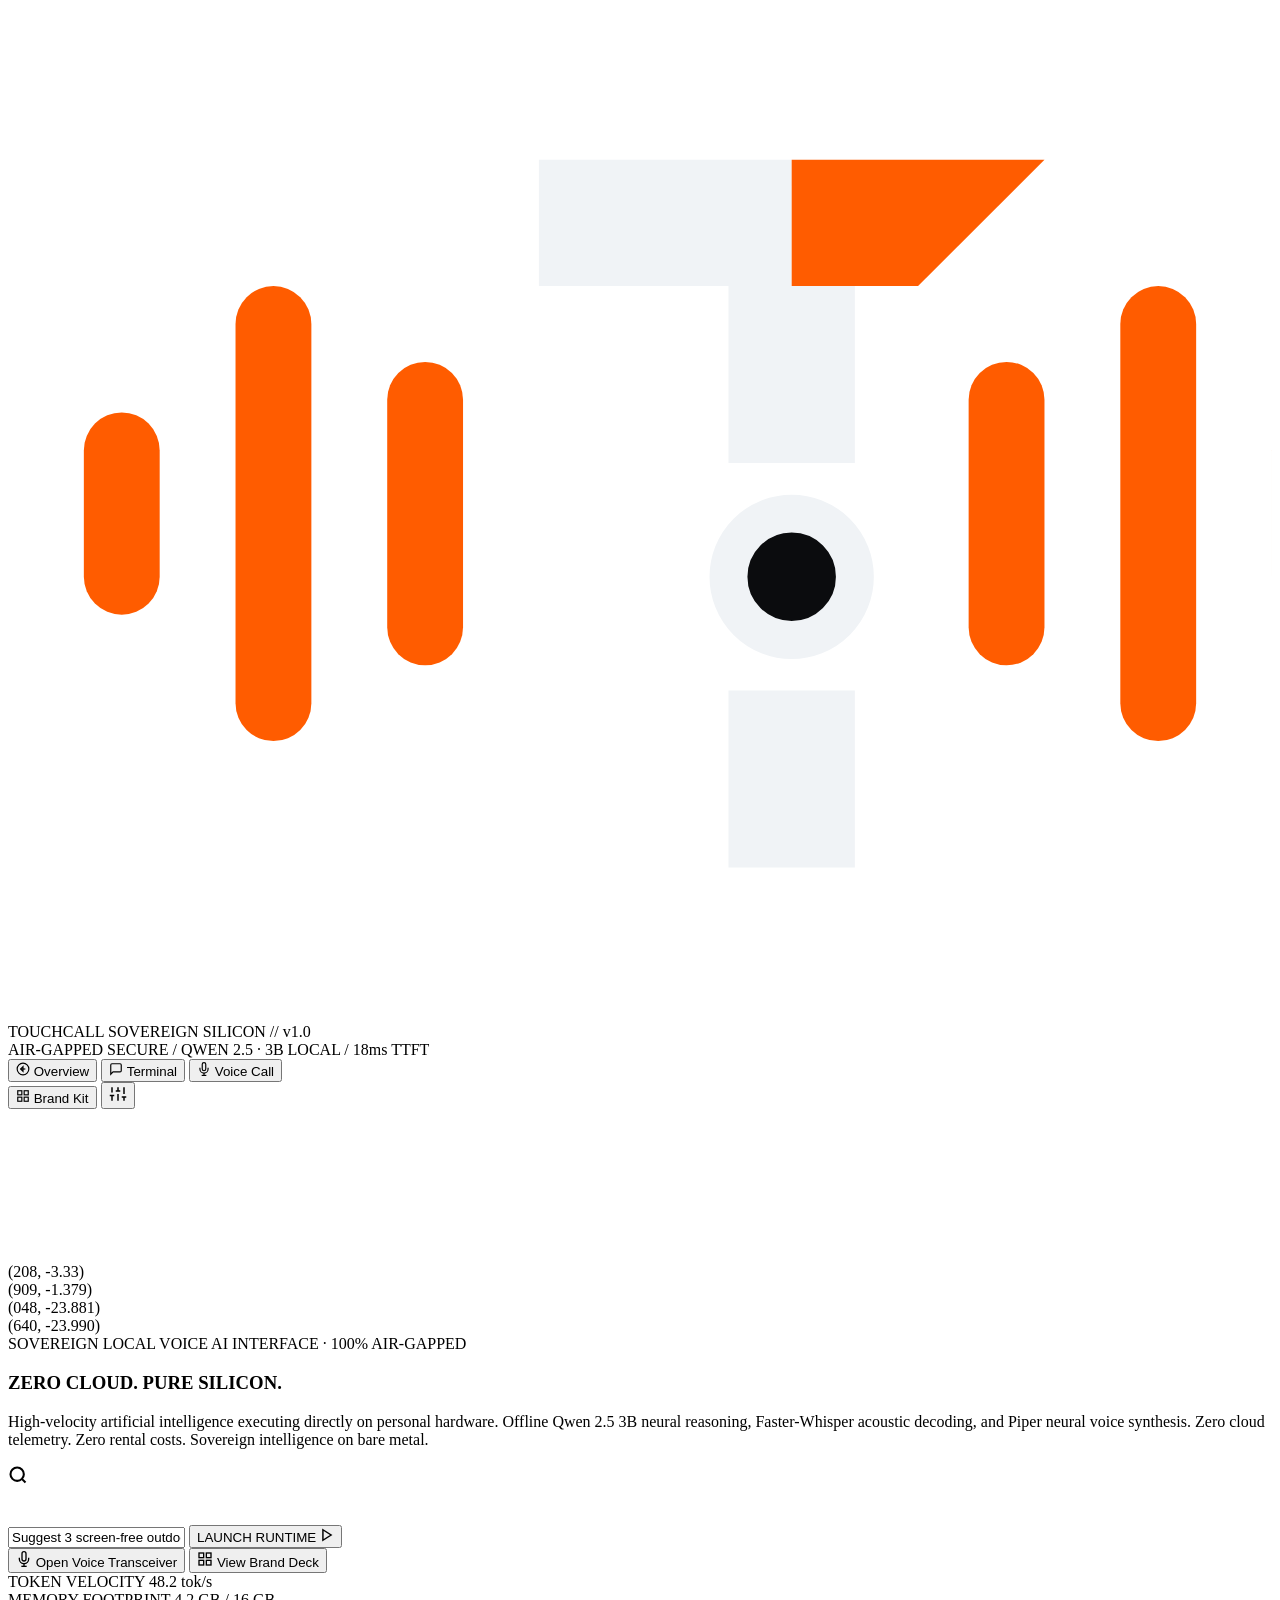
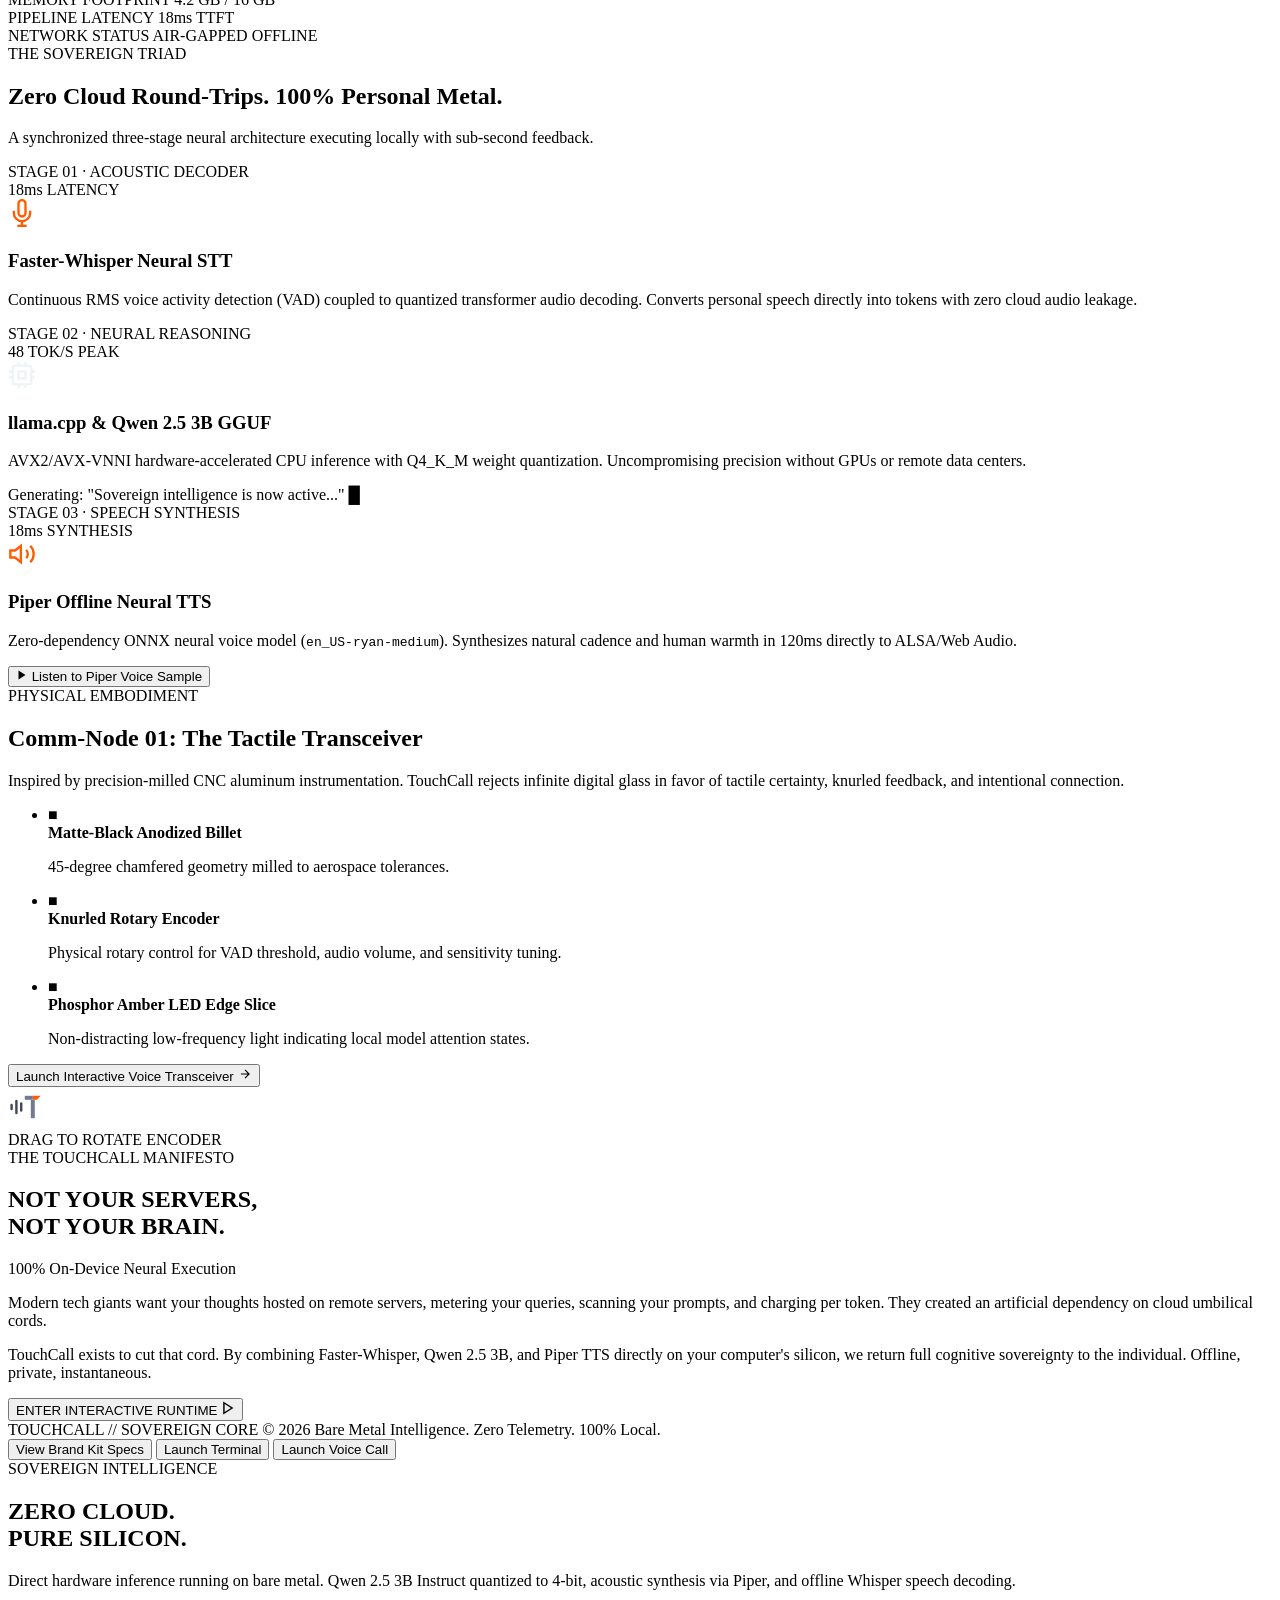
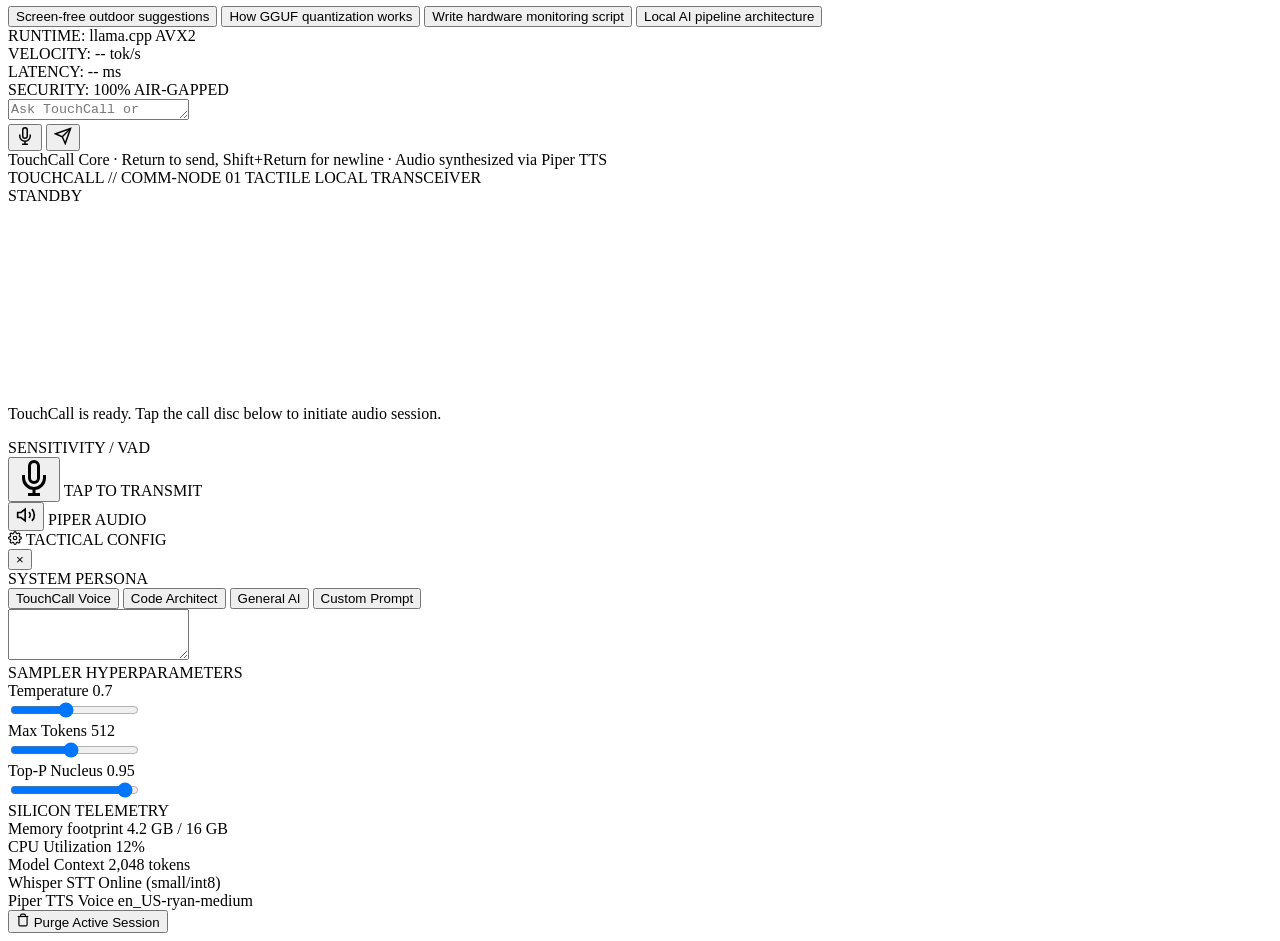
==== web/static/index.html @ 4e6e782a "feat: add design system skills, branding assets, and web server interface" ====
<!DOCTYPE html>
<html lang="en">
<head>
  <meta charset="UTF-8" />
  <meta name="viewport" content="width=device-width, initial-scale=1.0" />
  <title>TOUCHCALL // Zero Cloud · Pure Silicon</title>
  <link rel="preconnect" href="https://fonts.googleapis.com">
  <link rel="preconnect" href="https://fonts.gstatic.com" crossorigin>
  <link href="https://fonts.googleapis.com/css2?family=JetBrains+Mono:ital,wght@0,300;0,400;0,500;0,700;1,400&family=Space+Grotesk:wght@300;400;500;600;700&display=swap" rel="stylesheet">
  <link rel="stylesheet" href="/static/style.css" />
</head>
<body class="theme-carbon">
  <!-- Subtle CAD Grid Overlay -->
  <div class="cad-grid-layer" aria-hidden="true"></div>

  <!-- Main App Shell -->
  <div class="app-layout">
    
    <!-- TOP NAVIGATION BAR -->
    <header class="app-header">
      <div class="header-left">
        <!-- TouchCall Brand Glyph from Brand Kit -->
        <div class="brand-emblem" id="brandLogoBtn" title="Return to Landing Page">
          <svg class="touchcall-svg-logo" viewBox="0 0 100 80" fill="none" xmlns="http://www.w3.org/2000/svg">
            <!-- Left Equalizer / Acoustic Waveform Bars (Neural Amber) -->
            <rect x="6" y="32" width="6" height="16" rx="3" fill="#FF5C00" />
            <rect x="18" y="22" width="6" height="36" rx="3" fill="#FF5C00" />
            <rect x="30" y="28" width="6" height="24" rx="3" fill="#FF5C00" />
            
            <!-- Central Monolithic "T" Glyph -->
            <!-- Top Bar Left (Optical White) -->
            <path d="M42 12 H62 V22 H42 Z" fill="#F0F3F6" />
            <!-- Top Bar Right with 45° Chamfer Cut (Neural Amber) -->
            <path d="M62 12 H82 L72 22 H62 Z" fill="#FF5C00" />
            <!-- Vertical Column with Circuit Node (Optical White) -->
            <path d="M57 22 H67 V36 H57 Z" fill="#F0F3F6" />
            <circle cx="62" cy="45" r="5" fill="#0B0C0E" stroke="#F0F3F6" stroke-width="3" />
            <path d="M57 54 H67 V68 H57 Z" fill="#F0F3F6" />

            <!-- Right Equalizer / Acoustic Waveform Bars (Neural Amber) -->
            <rect x="76" y="28" width="6" height="24" rx="3" fill="#FF5C00" />
            <rect x="88" y="22" width="6" height="36" rx="3" fill="#FF5C00" />
            <rect x="100" y="32" width="6" height="16" rx="3" fill="#FF5C00" />
          </svg>
          <div class="brand-text-block">
            <span class="brand-name">TOUCHCALL</span>
            <span class="brand-sub">SOVEREIGN SILICON // v1.0</span>
          </div>
        </div>
      </div>

      <div class="header-center">
        <!-- Live System Telemetry Badges (from Brand Kit) -->
        <div class="telemetry-pill">
          <span class="status-dot pulsing"></span>
          <span class="pill-label">AIR-GAPPED SECURE</span>
          <span class="pill-divider">/</span>
          <span class="pill-val" id="modelPill">QWEN 2.5 · 3B LOCAL</span>
          <span class="pill-divider">/</span>
          <span class="pill-metric" id="ttftPill">18ms TTFT</span>
        </div>
      </div>

      <div class="header-right">
        <!-- View Mode Switcher -->
        <div class="mode-segmented-ctrl">
          <button class="seg-btn active" id="tabLandingBtn" title="Landing Page Experience">
            <svg width="14" height="14" viewBox="0 0 24 24" fill="none" stroke="currentColor" stroke-width="2"><circle cx="12" cy="12" r="10"/><polygon points="12 8 8 12 12 16 12 8"/><line x1="16" y1="12" x2="8" y2="12"/></svg>
            <span>Overview</span>
          </button>
          <button class="seg-btn" id="tabChatBtn" title="Interactive LLM Terminal">
            <svg width="14" height="14" viewBox="0 0 24 24" fill="none" stroke="currentColor" stroke-width="2"><path d="M21 15a2 2 0 0 1-2 2H7l-4 4V5a2 2 0 0 1 2-2h14a2 2 0 0 1 2 2z"/></svg>
            <span>Terminal</span>
          </button>
          <button class="seg-btn" id="tabVoiceBtn" title="Tactile Voice Call Transceiver">
            <svg width="14" height="14" viewBox="0 0 24 24" fill="none" stroke="currentColor" stroke-width="2"><path d="M12 1a3 3 0 0 0-3 3v8a3 3 0 0 0 6 0V4a3 3 0 0 0-3-3z"/><path d="M19 10v2a7 7 0 0 1-14 0v-2"/><line x1="12" y1="19" x2="12" y2="23"/><line x1="8" y1="23" x2="16" y2="23"/></svg>
            <span>Voice Call</span>
          </button>
        </div>

        <!-- Brand Identity Deck Button -->
        <button class="icon-text-btn brand-btn" id="openBrandModalBtn">
          <svg width="14" height="14" viewBox="0 0 24 24" fill="none" stroke="currentColor" stroke-width="2"><rect x="3" y="3" width="7" height="7"/><rect x="14" y="3" width="7" height="7"/><rect x="14" y="14" width="7" height="7"/><rect x="3" y="14" width="7" height="7"/></svg>
          <span>Brand Kit</span>
        </button>

        <!-- Sidebar / Settings Toggle -->
        <button class="icon-btn" id="toggleSidebarBtn" title="Inference Controls & Telemetry">
          <svg width="18" height="18" viewBox="0 0 24 24" fill="none" stroke="currentColor" stroke-width="2"><line x1="4" y1="21" x2="4" y2="14"/><line x1="4" y1="10" x2="4" y2="3"/><line x1="12" y1="21" x2="12" y2="12"/><line x1="12" y1="8" x2="12" y2="3"/><line x1="20" y1="21" x2="20" y2="16"/><line x1="20" y1="12" x2="20" y2="3"/><line x1="1" y1="14" x2="7" y2="14"/><line x1="9" y1="8" x2="15" y2="8"/><line x1="17" y1="16" x2="23" y2="16"/></svg>
        </button>
      </div>
    </header>

    <!-- WORKSPACE BODY -->
    <div class="workspace-container">
      
      <!-- MAIN INTERACTIVE CONTENT AREA -->
      <main class="main-content">
        
        <!-- ================= 0. ANIMATED LANDING PAGE VIEW ================= -->
        <section class="view-panel active" id="landingView">
          <div class="landing-scroll-viewport">
            
            <!-- HERO SECTION -->
            <section class="landing-hero-section">
              <!-- Animated Ambient Canvas -->
              <canvas id="ambientHeroCanvas" class="hero-ambient-canvas"></canvas>

              <!-- CAD Alignment Marks from Launch Board -->
              <div class="cad-coord cad-top-left">(208, -3.33)</div>
              <div class="cad-coord cad-top-right">(909, -1.379)</div>
              <div class="cad-coord cad-bottom-left">(048, -23.881)</div>
              <div class="cad-coord cad-bottom-right">(640, -23.990)</div>

              <div class="landing-hero-content">
                <div class="hero-badge-pill">
                  <span class="pulsing-amber-ring"></span>
                  <span>SOVEREIGN LOCAL VOICE AI INTERFACE</span>
                  <span class="badge-separator">·</span>
                  <span class="badge-glow">100% AIR-GAPPED</span>
                </div>

                <h1 class="landing-hero-headline">
                  <span class="headline-row reveal-animate">ZERO CLOUD.</span>
                  <span class="headline-row reveal-animate delay-1 accent-text">PURE SILICON.</span>
                </h1>

                <p class="landing-hero-description reveal-animate delay-2">
                  High-velocity artificial intelligence executing directly on personal hardware. 
                  Offline Qwen 2.5 3B neural reasoning, Faster-Whisper acoustic decoding, and Piper neural voice synthesis. 
                  Zero cloud telemetry. Zero rental costs. Sovereign intelligence on bare metal.
                </p>

                <!-- Floating Tactile Prompt Dock (Exact from Launch Board Panel 1) -->
                <div class="tactile-launch-dock reveal-animate delay-3">
                  <div class="dock-search-icon">
                    <svg width="20" height="20" viewBox="0 0 24 24" fill="none" stroke="currentColor" stroke-width="2.5"><circle cx="11" cy="11" r="8"/><line x1="21" y1="21" x2="16.65" y2="16.65"/></svg>
                  </div>
                  
                  <div class="dock-waveform-container" title="Interactive Acoustic Equalizer">
                    <canvas id="heroDockWaveCanvas" width="280" height="32"></canvas>
                  </div>

                  <input 
                    type="text" 
                    id="heroDirectPromptInput" 
                    class="dock-input" 
                    placeholder="Enter command or select quick prompt below..." 
                    value="Suggest 3 screen-free outdoor habits for today"
                  />

                  <button class="dock-launch-btn" id="heroLaunchBtn">
                    <span>LAUNCH RUNTIME</span>
                    <svg width="14" height="14" viewBox="0 0 24 24" fill="none" stroke="currentColor" stroke-width="2.5"><polygon points="5 3 19 12 5 21 5 3"/></svg>
                  </button>
                </div>

                <!-- Secondary Quick CTAs -->
                <div class="hero-actions-row reveal-animate delay-4">
                  <button class="hero-cta-outline" id="heroOpenVoiceBtn">
                    <svg width="16" height="16" viewBox="0 0 24 24" fill="none" stroke="currentColor" stroke-width="2"><path d="M12 1a3 3 0 0 0-3 3v8a3 3 0 0 0 6 0V4a3 3 0 0 0-3-3z"/><path d="M19 10v2a7 7 0 0 1-14 0v-2"/><line x1="12" y1="19" x2="12" y2="23"/><line x1="8" y1="23" x2="16" y2="23"/></svg>
                    <span>Open Voice Transceiver</span>
                  </button>
                  <button class="hero-cta-ghost" id="heroOpenBrandBtn">
                    <svg width="16" height="16" viewBox="0 0 24 24" fill="none" stroke="currentColor" stroke-width="2"><rect x="3" y="3" width="7" height="7"/><rect x="14" y="3" width="7" height="7"/><rect x="14" y="14" width="7" height="7"/><rect x="3" y="14" width="7" height="7"/></svg>
                    <span>View Brand Deck</span>
                  </button>
                </div>

                <!-- Real-Time Telemetry Ticker (Direct API Ping) -->
                <div class="hero-telemetry-hud reveal-animate delay-4">
                  <div class="hud-item">
                    <span class="hud-lbl">TOKEN VELOCITY</span>
                    <span class="hud-val highlight">48.2 tok/s</span>
                  </div>
                  <div class="hud-sep"></div>
                  <div class="hud-item">
                    <span class="hud-lbl">MEMORY FOOTPRINT</span>
                    <span class="hud-val" id="hudRam">4.2 GB / 16 GB</span>
                  </div>
                  <div class="hud-sep"></div>
                  <div class="hud-item">
                    <span class="hud-lbl">PIPELINE LATENCY</span>
                    <span class="hud-val highlight">18ms TTFT</span>
                  </div>
                  <div class="hud-sep"></div>
                  <div class="hud-item">
                    <span class="hud-lbl">NETWORK STATUS</span>
                    <span class="hud-val text-green">AIR-GAPPED OFFLINE</span>
                  </div>
                </div>

              </div>
            </section>

            <!-- INTERACTIVE PIPELINE & BENTO MATRIX (Panel 2 from Launch Board) -->
            <section class="landing-bento-section">
              <div class="section-container">
                <div class="section-header-block">
                  <span class="section-tag">THE SOVEREIGN TRIAD</span>
                  <h2 class="section-title">Zero Cloud Round-Trips. 100% Personal Metal.</h2>
                  <p class="section-sub">A synchronized three-stage neural architecture executing locally with sub-second feedback.</p>
                </div>

                <div class="bento-grid">
                  <!-- Card 1: Whisper STT -->
                  <div class="bento-card bento-wide">
                    <div class="bento-card-header">
                      <div class="bento-pill">STAGE 01 · ACOUSTIC DECODER</div>
                      <span class="latency-chip">18ms LATENCY</span>
                    </div>
                    <div class="bento-content">
                      <div class="pipeline-node-icon">
                        <svg width="28" height="28" viewBox="0 0 24 24" fill="none" stroke="#FF5C00" stroke-width="2"><path d="M12 1a3 3 0 0 0-3 3v8a3 3 0 0 0 6 0V4a3 3 0 0 0-3-3z"/><path d="M19 10v2a7 7 0 0 1-14 0v-2"/><line x1="12" y1="19" x2="12" y2="23"/><line x1="8" y1="23" x2="16" y2="23"/></svg>
                      </div>
                      <h3>Faster-Whisper Neural STT</h3>
                      <p>Continuous RMS voice activity detection (VAD) coupled to quantized transformer audio decoding. Converts personal speech directly into tokens with zero cloud audio leakage.</p>
                      
                      <!-- Mini Live Visualizer -->
                      <div class="mini-spectrogram-bar">
                        <span class="spec-bar s1"></span><span class="spec-bar s2"></span><span class="spec-bar s3"></span>
                        <span class="spec-bar s4"></span><span class="spec-bar s5"></span><span class="spec-bar s6"></span>
                        <span class="spec-bar s7"></span><span class="spec-bar s8"></span><span class="spec-bar s9"></span>
                      </div>
                    </div>
                  </div>

                  <!-- Card 2: Qwen 2.5 3B Local -->
                  <div class="bento-card bento-wide">
                    <div class="bento-card-header">
                      <div class="bento-pill">STAGE 02 · NEURAL REASONING</div>
                      <span class="latency-chip">48 TOK/S PEAK</span>
                    </div>
                    <div class="bento-content">
                      <div class="pipeline-node-icon">
                        <svg width="28" height="28" viewBox="0 0 24 24" fill="none" stroke="#F0F3F6" stroke-width="2"><rect x="4" y="4" width="16" height="16" rx="2"/><rect x="9" y="9" width="6" height="6"/><line x1="9" y1="1" x2="9" y2="4"/><line x1="15" y1="1" x2="15" y2="4"/><line x1="9" y1="20" x2="9" y2="23"/><line x1="15" y1="20" x2="15" y2="23"/><line x1="20" y1="9" x2="23" y2="9"/><line x1="20" y1="14" x2="23" y2="14"/><line x1="1" y1="9" x2="4" y2="9"/><line x1="1" y1="14" x2="4" y2="14"/></svg>
                      </div>
                      <h3>llama.cpp & Qwen 2.5 3B GGUF</h3>
                      <p>AVX2/AVX-VNNI hardware-accelerated CPU inference with Q4_K_M weight quantization. Uncompromising precision without GPUs or remote data centers.</p>
                      
                      <div class="token-streaming-preview">
                        <span class="token-pulse">Generating: "Sovereign intelligence is now active..."</span>
                        <span class="blinking-cursor">█</span>
                      </div>
                    </div>
                  </div>

                  <!-- Card 3: Piper Neural TTS -->
                  <div class="bento-card bento-wide">
                    <div class="bento-card-header">
                      <div class="bento-pill">STAGE 03 · SPEECH SYNTHESIS</div>
                      <span class="latency-chip">18ms SYNTHESIS</span>
                    </div>
                    <div class="bento-content">
                      <div class="pipeline-node-icon">
                        <svg width="28" height="28" viewBox="0 0 24 24" fill="none" stroke="#FF5C00" stroke-width="2"><polygon points="11 5 6 9 2 9 2 15 6 15 11 19 11 5"/><path d="M19.07 4.93a10 10 0 0 1 0 14.14M15.54 8.46a5 5 0 0 1 0 7.07"/></svg>
                      </div>
                      <h3>Piper Offline Neural TTS</h3>
                      <p>Zero-dependency ONNX neural voice model (<code>en_US-ryan-medium</code>). Synthesizes natural cadence and human warmth in 120ms directly to ALSA/Web Audio.</p>
                      
                      <button class="test-speech-inline-btn" id="landingTestPiperBtn">
                        <svg width="12" height="12" viewBox="0 0 24 24" fill="currentColor"><polygon points="5 3 19 12 5 21 5 3"/></svg>
                        <span>Listen to Piper Voice Sample</span>
                      </button>
                    </div>
                  </div>
                </div>
              </div>
            </section>

            <!-- HARDWARE SHOWCASE SECTION (Panel 3 & 7 from Brand Kit) -->
            <section class="landing-hardware-section">
              <div class="section-container">
                <div class="hardware-showcase-grid">
                  
                  <div class="hardware-text-column">
                    <span class="section-tag">PHYSICAL EMBODIMENT</span>
                    <h2 class="section-title">Comm-Node 01: The Tactile Transceiver</h2>
                    <p class="section-sub">Inspired by precision-milled CNC aluminum instrumentation. TouchCall rejects infinite digital glass in favor of tactile certainty, knurled feedback, and intentional connection.</p>
                    
                    <ul class="hardware-spec-bullets">
                      <li>
                        <span class="spec-bullet-icon">■</span>
                        <div>
                          <strong>Matte-Black Anodized Billet</strong>
                          <p>45-degree chamfered geometry milled to aerospace tolerances.</p>
                        </div>
                      </li>
                      <li>
                        <span class="spec-bullet-icon">■</span>
                        <div>
                          <strong>Knurled Rotary Encoder</strong>
                          <p>Physical rotary control for VAD threshold, audio volume, and sensitivity tuning.</p>
                        </div>
                      </li>
                      <li>
                        <span class="spec-bullet-icon">■</span>
                        <div>
                          <strong>Phosphor Amber LED Edge Slice</strong>
                          <p>Non-distracting low-frequency light indicating local model attention states.</p>
                        </div>
                      </li>
                    </ul>

                    <button class="hero-cta-outline mt-4" id="landingLaunchCallBtn">
                      <span>Launch Interactive Voice Transceiver</span>
                      <svg width="14" height="14" viewBox="0 0 24 24" fill="none" stroke="currentColor" stroke-width="2"><path d="M5 12h14M12 5l7 7-7 7"/></svg>
                    </button>
                  </div>

                  <div class="hardware-interactive-column">
                    <div class="interactive-token-chassis">
                      <div class="token-metal-surface">
                        <!-- Embossed Logo Mark -->
                        <div class="token-embossed-mark">
                          <svg width="40" height="40" viewBox="0 0 100 80" fill="none">
                            <rect x="6" y="32" width="6" height="16" rx="3" fill="#404756" />
                            <rect x="18" y="22" width="6" height="36" rx="3" fill="#404756" />
                            <rect x="30" y="28" width="6" height="24" rx="3" fill="#404756" />
                            <path d="M42 12 H62 V22 H42 Z" fill="#717B90" />
                            <path d="M62 12 H82 L72 22 H62 Z" fill="#FF5C00" />
                            <path d="M57 22 H67 V68 H57 Z" fill="#717B90" />
                          </svg>
                        </div>

                        <!-- 3D Knurled Rotary Wheel -->
                        <div class="knurled-rotary-assembly">
                          <div class="knurled-wheel" id="landingKnobWheel">
                            <div class="wheel-marker"></div>
                          </div>
                          <span class="knob-sub-label">DRAG TO ROTATE ENCODER</span>
                        </div>

                        <!-- Glowing Amber Slice -->
                        <div class="amber-led-slice-glow"></div>
                      </div>
                    </div>
                  </div>

                </div>
              </div>
            </section>

            <!-- TYPOGRAPHIC MANIFESTO SECTION (Panel 5 from Launch Board) -->
            <section class="landing-manifesto-section">
              <div class="section-container">
                <div class="manifesto-card">
                  <span class="manifesto-pill">THE TOUCHCALL MANIFESTO</span>
                  <h2 class="manifesto-giant-text">
                    NOT YOUR SERVERS,<br>
                    NOT YOUR BRAIN.
                  </h2>
                  <div class="manifesto-tagline">100% On-Device Neural Execution</div>
                  
                  <div class="manifesto-copy-grid">
                    <p>
                      Modern tech giants want your thoughts hosted on remote servers, metering your queries, scanning your prompts, and charging per token. They created an artificial dependency on cloud umbilical cords.
                    </p>
                    <p>
                      TouchCall exists to cut that cord. By combining Faster-Whisper, Qwen 2.5 3B, and Piper TTS directly on your computer's silicon, we return full cognitive sovereignty to the individual. Offline, private, instantaneous.
                    </p>
                  </div>

                  <div class="manifesto-cta-strip">
                    <button class="primary-dock-btn" id="manifestoTerminalBtn">
                      <span>ENTER INTERACTIVE RUNTIME</span>
                      <svg width="14" height="14" viewBox="0 0 24 24" fill="none" stroke="currentColor" stroke-width="2.5"><polygon points="5 3 19 12 5 21 5 3"/></svg>
                    </button>
                  </div>
                </div>
              </div>
            </section>

            <!-- FOOTER -->
            <footer class="landing-footer">
              <div class="section-container footer-content-row">
                <div class="footer-left">
                  <span class="footer-logo">TOUCHCALL // SOVEREIGN CORE</span>
                  <span class="footer-copy">© 2026 Bare Metal Intelligence. Zero Telemetry. 100% Local.</span>
                </div>
                <div class="footer-right">
                  <button class="footer-link-btn" id="footerBrandKitBtn">View Brand Kit Specs</button>
                  <button class="footer-link-btn" id="footerTerminalBtn">Launch Terminal</button>
                  <button class="footer-link-btn" id="footerVoiceBtn">Launch Voice Call</button>
                </div>
              </div>
            </footer>

          </div>
        </section>

        <!-- ================= 1. CHAT TERMINAL VIEW ================= -->
        <section class="view-panel" id="chatView">
          
          <!-- Messages Scroll View -->
          <div class="messages-stream" id="messagesContainer">
            
            <!-- Welcome Brand Hero Card -->
            <div class="brand-hero-card" id="welcomeHero">
              <div class="hero-chip">SOVEREIGN INTELLIGENCE</div>
              <h1 class="hero-headline">ZERO CLOUD.<br>PURE SILICON.</h1>
              <p class="hero-subtext">Direct hardware inference running on bare metal. Qwen 2.5 3B Instruct quantized to 4-bit, acoustic synthesis via Piper, and offline Whisper speech decoding.</p>
              
              <div class="quick-prompts-grid">
                <button class="prompt-chip" data-prompt="What screen-free outdoor activities can I do for 2 hours today?">
                  <span class="chip-dot"></span>
                  <span>Screen-free outdoor suggestions</span>
                </button>
                <button class="prompt-chip" data-prompt="Explain how local GGUF quantization runs fast on modern CPU vector extensions.">
                  <span class="chip-dot"></span>
                  <span>How GGUF quantization works</span>
                </button>
                <button class="prompt-chip" data-prompt="Write a concise Python script using psutil to monitor CPU and RAM temperatures.">
                  <span class="chip-dot"></span>
                  <span>Write hardware monitoring script</span>
                </button>
                <button class="prompt-chip" data-prompt="Draft a clean architecture diagram for offline AI voice pipelines.">
                  <span class="chip-dot"></span>
                  <span>Local AI pipeline architecture</span>
                </button>
              </div>
            </div>

          </div>

          <!-- Input Dock Area -->
          <div class="input-dock-container">
            <!-- Active Model & Streaming Indicators -->
            <div class="dock-telemetry-bar">
              <div class="telemetry-tag">
                <span class="tag-label">RUNTIME:</span>
                <span class="tag-val" id="backendTag">llama.cpp AVX2</span>
              </div>
              <div class="telemetry-tag">
                <span class="tag-label">VELOCITY:</span>
                <span class="tag-val" id="tpsTag">-- tok/s</span>
              </div>
              <div class="telemetry-tag">
                <span class="tag-label">LATENCY:</span>
                <span class="tag-val" id="latencyTag">-- ms</span>
              </div>
              <div class="telemetry-tag ml-auto">
                <span class="tag-label">SECURITY:</span>
                <span class="tag-val text-accent">100% AIR-GAPPED</span>
              </div>
            </div>

            <!-- Input Box Shell -->
            <div class="prompt-input-wrapper">
              <div class="voice-wave-preview" id="voiceWavePreview" style="display: none;">
                <canvas id="miniWaveCanvas" width="200" height="28"></canvas>
                <span class="recording-label">LISTENING... CLICK TO STOP</span>
              </div>

              <textarea 
                id="promptInput" 
                rows="1" 
                placeholder="Ask TouchCall or press mic for voice input..." 
                autocomplete="off"
              ></textarea>

              <div class="input-actions">
                <!-- Microphone / Audio Record Button -->
                <button class="dock-action-btn" id="micBtn" title="Hold/Click to Record Audio (Faster-Whisper)">
                  <svg width="18" height="18" viewBox="0 0 24 24" fill="none" stroke="currentColor" stroke-width="2">
                    <path d="M12 1a3 3 0 0 0-3 3v8a3 3 0 0 0 6 0V4a3 3 0 0 0-3-3z"/>
                    <path d="M19 10v2a7 7 0 0 1-14 0v-2"/>
                    <line x1="12" y1="19" x2="12" y2="23"/>
                    <line x1="8" y1="23" x2="16" y2="23"/>
                  </svg>
                </button>

                <!-- Send Button -->
                <button class="dock-action-btn primary-btn" id="sendBtn" title="Submit (Enter)">
                  <svg width="18" height="18" viewBox="0 0 24 24" fill="none" stroke="currentColor" stroke-width="2">
                    <line x1="22" y1="2" x2="11" y2="13"/>
                    <polygon points="22 2 15 22 11 13 2 9 22 2"/>
                  </svg>
                </button>
              </div>
            </div>

            <div class="input-footer-hint">
              <span>TouchCall Core · Return to send, Shift+Return for newline · Audio synthesized via Piper TTS</span>
            </div>
          </div>
        </section>

        <!-- ================= 2. TACTILE VOICE CALL VIEW (BRANDKIT PANEL 7) ================= -->
        <section class="view-panel" id="voiceView">
          <div class="tactile-hardware-stage">
            
            <!-- Hardware Token Frame (Derived from Brandkit Panel 7) -->
            <div class="hardware-chassis">
              
              <!-- Hardware Header -->
              <div class="chassis-header">
                <div class="chassis-branding">
                  <span class="chassis-title">TOUCHCALL // COMM-NODE 01</span>
                  <span class="chassis-sub">TACTILE LOCAL TRANSCEIVER</span>
                </div>
                <div class="chassis-badge">
                  <span class="led-indicator active"></span>
                  <span id="callStateLabel">STANDBY</span>
                </div>
              </div>

              <!-- Central Acoustic Waveform Display -->
              <div class="chassis-display-window">
                <div class="window-grid-lines"></div>
                <canvas id="voiceCallCanvas" width="600" height="180"></canvas>
                
                <!-- Live Subtitles & Transcript -->
                <div class="live-subtitle-box" id="voiceSubtitleBox">
                  <p class="subtitle-text" id="voiceSubtitleText">TouchCall is ready. Tap the call disc below to initiate audio session.</p>
                </div>
              </div>

              <!-- Lower Physical Controls & Knurled Rotary Dial -->
              <div class="chassis-controls">
                
                <!-- Rotary Dial Simulation -->
                <div class="rotary-control-group">
                  <div class="knurled-rotary-dial" id="rotaryKnob">
                    <div class="knob-marker"></div>
                  </div>
                  <span class="control-label">SENSITIVITY / VAD</span>
                </div>

                <!-- Central Primary Touch Call Action -->
                <div class="call-action-center">
                  <button class="call-trigger-orb" id="voiceCallOrbBtn">
                    <div class="orb-pulse-rings"></div>
                    <svg class="orb-icon" width="36" height="36" viewBox="0 0 24 24" fill="none" stroke="currentColor" stroke-width="2">
                      <path d="M12 1a3 3 0 0 0-3 3v8a3 3 0 0 0 6 0V4a3 3 0 0 0-3-3z"/>
                      <path d="M19 10v2a7 7 0 0 1-14 0v-2"/>
                      <line x1="12" y1="19" x2="12" y2="23"/>
                      <line x1="8" y1="23" x2="16" y2="23"/>
                    </svg>
                  </button>
                  <span class="call-orb-caption" id="voiceCallCaption">TAP TO TRANSMIT</span>
                </div>

                <!-- Hardware Audio Mute / Speaker Toggle -->
                <div class="rotary-control-group">
                  <button class="mini-hardware-toggle" id="ttsVoiceToggleBtn" title="Toggle Voice Playback">
                    <svg width="20" height="20" viewBox="0 0 24 24" fill="none" stroke="currentColor" stroke-width="2">
                      <polygon points="11 5 6 9 2 9 2 15 6 15 11 19 11 5"></polygon>
                      <path d="M19.07 4.93a10 10 0 0 1 0 14.14M15.54 8.46a5 5 0 0 1 0 7.07"></path>
                    </svg>
                  </button>
                  <span class="control-label">PIPER AUDIO</span>
                </div>

              </div>

              <!-- Amber LED Edge Strip -->
              <div class="chassis-amber-led-slice"></div>

            </div>

          </div>
        </section>

      </main>

      <!-- SIDEBAR: INFERENCE CONTROLS & TELEMETRY -->
      <aside class="sidebar-panel" id="sidebarPanel">
        <div class="sidebar-header">
          <div class="sidebar-title">
            <svg width="14" height="14" viewBox="0 0 24 24" fill="none" stroke="currentColor" stroke-width="2"><circle cx="12" cy="12" r="3"/><path d="M19.4 15a1.65 1.65 0 0 0 .33 1.82l.06.06a2 2 0 0 1 0 2.83 2 2 0 0 1-2.83 0l-.06-.06a1.65 1.65 0 0 0-1.82-.33 1.65 1.65 0 0 0-1 1.51V21a2 2 0 0 1-2 2 2 2 0 0 1-2-2v-.09A1.65 1.65 0 0 0 9 19.4a1.65 1.65 0 0 0-1.82.33l-.06.06a2 2 0 0 1-2.83 0 2 2 0 0 1 0-2.83l.06-.06a1.65 1.65 0 0 0 .33-1.82 1.65 1.65 0 0 0-1.51-1H3a2 2 0 0 1-2-2 2 2 0 0 1 2-2h.09A1.65 1.65 0 0 0 4.6 9a1.65 1.65 0 0 0-.33-1.82l-.06-.06a2 2 0 0 1 0-2.83 2 2 0 0 1 2.83 0l.06.06a1.65 1.65 0 0 0 1.82.33H9a1.65 1.65 0 0 0 1-1.51V3a2 2 0 0 1 2-2 2 2 0 0 1 2 2v.09a1.65 1.65 0 0 0 1 1.51 1.65 1.65 0 0 0 1.82-.33l.06-.06a2 2 0 0 1 2.83 0 2 2 0 0 1 0 2.83l-.06.06a1.65 1.65 0 0 0-.33 1.82V9a1.65 1.65 0 0 0 1.51 1H21a2 2 0 0 1 2 2 2 2 0 0 1-2 2h-.09a1.65 1.65 0 0 0-1.51 1z"/></svg>
            <span>TACTICAL CONFIG</span>
          </div>
          <button class="mini-close-btn" id="closeSidebarBtn">&times;</button>
        </div>

        <div class="sidebar-scrollable">
          
          <!-- Presets Group -->
          <div class="config-section">
            <span class="section-heading">SYSTEM PERSONA</span>
            <div class="preset-pill-list">
              <button class="preset-badge active" data-preset="touchcall">TouchCall Voice</button>
              <button class="preset-badge" data-preset="coder">Code Architect</button>
              <button class="preset-badge" data-preset="general">General AI</button>
              <button class="preset-badge" data-preset="custom">Custom Prompt</button>
            </div>
            <textarea id="customSystemPromptInput" rows="3" class="prompt-custom-box"></textarea>
          </div>

          <!-- Parameter Sliders -->
          <div class="config-section">
            <span class="section-heading">SAMPLER HYPERPARAMETERS</span>
            
            <div class="slider-control">
              <div class="slider-meta">
                <span>Temperature</span>
                <span class="slider-val" id="tempVal">0.7</span>
              </div>
              <input type="range" id="tempSlider" min="0.1" max="1.5" step="0.05" value="0.7">
            </div>

            <div class="slider-control">
              <div class="slider-meta">
                <span>Max Tokens</span>
                <span class="slider-val" id="maxTokensVal">512</span>
              </div>
              <input type="range" id="maxTokensSlider" min="64" max="1024" step="64" value="512">
            </div>

            <div class="slider-control">
              <div class="slider-meta">
                <span>Top-P Nucleus</span>
                <span class="slider-val" id="topPVal">0.95</span>
              </div>
              <input type="range" id="topPSlider" min="0.1" max="1.0" step="0.05" value="0.95">
            </div>
          </div>

          <!-- Hardware Telemetry Card -->
          <div class="config-section">
            <span class="section-heading">SILICON TELEMETRY</span>
            <div class="telemetry-card">
              <div class="telemetry-row">
                <span class="lbl">Memory footprint</span>
                <span class="val" id="ramStat">4.2 GB / 16 GB</span>
              </div>
              <div class="telemetry-progress-bar">
                <div class="progress-fill" id="ramProgress" style="width: 26%;"></div>
              </div>

              <div class="telemetry-row mt-2">
                <span class="lbl">CPU Utilization</span>
                <span class="val" id="cpuStat">12%</span>
              </div>
              <div class="telemetry-progress-bar">
                <div class="progress-fill" id="cpuProgress" style="width: 12%;"></div>
              </div>

              <div class="telemetry-row mt-2">
                <span class="lbl">Model Context</span>
                <span class="val">2,048 tokens</span>
              </div>
              <div class="telemetry-row">
                <span class="lbl">Whisper STT</span>
                <span class="val text-success">Online (small/int8)</span>
              </div>
              <div class="telemetry-row">
                <span class="lbl">Piper TTS Voice</span>
                <span class="val text-success">en_US-ryan-medium</span>
              </div>
            </div>
          </div>

          <!-- Reset / Clear Action -->
          <div class="config-section pt-0">
            <button class="clear-session-btn" id="clearChatBtn">
              <svg width="14" height="14" viewBox="0 0 24 24" fill="none" stroke="currentColor" stroke-width="2"><polyline points="3 6 5 6 21 6"/><path d="M19 6v14a2 2 0 0 1-2 2H7a2 2 0 0 1-2-2V6m3 0V4a2 2 0 0 1 2-2h4a2 2 0 0 1 2 2v2"/></svg>
              <span>Purge Active Session</span>
            </button>
          </div>

        </div>
      </aside>

    </div>
  </div>

  <!-- ================= BRAND IDENTITY DECK MODAL ================= -->
  <div class="modal-backdrop" id="brandModal" style="display: none;">
    <div class="modal-card">
      <div class="modal-header">
        <div class="modal-brand-tag">
          <span class="tag-accent">TOUCHCALL</span>
          <span class="tag-divider">/</span>
          <span>IDENTITY SYSTEM & BRAND KIT SPEC</span>
        </div>
        
        <div class="modal-deck-switcher">
          <button class="deck-btn active" id="btnShowLaunchBoard">Landing Launch Deck (2×3)</button>
          <button class="deck-btn" id="btnShow3x3Board">Identity Guidelines (3×3)</button>
        </div>

        <button class="modal-close-btn" id="closeBrandModalBtn">&times;</button>
      </div>

      <div class="modal-body-scrollable">
        
        <!-- Hero Presentation Board Image -->
        <div class="brand-image-wrapper">
          <img 
            id="brandBoardImg" 
            src="/static/assets/touchcall_launch_board.jpg" 
            alt="TouchCall Brand Presentation Board" 
            class="brand-board-img" 
          />
          <div class="image-caption-bar" id="brandCaptionBar">
            <span>TOUCHCALL 2×3 CAMPAIGN LAUNCH DECK · SWISS CAD SPECIFICATION · CARBON VOID CANVAS</span>
          </div>
        </div>

        <!-- 5-Step Color Palette Tokens (Clickable) -->
        <div class="brand-spec-section">
          <h3 class="spec-title">CALIBRATED COLOR SYSTEM</h3>
          <div class="color-palette-cards">
            <div class="swatch-card" data-copy="#0B0C0E">
              <div class="swatch-color" style="background: #0B0C0E; border: 1px solid #272A35;"></div>
              <div class="swatch-info">
                <span class="swatch-name">Carbon Void</span>
                <span class="swatch-hex">#0B0C0E</span>
              </div>
            </div>

            <div class="swatch-card" data-copy="#181920">
              <div class="swatch-color" style="background: #181920; border: 1px solid #272A35;"></div>
              <div class="swatch-info">
                <span class="swatch-name">Titanium Surface</span>
                <span class="swatch-hex">#181920</span>
              </div>
            </div>

            <div class="swatch-card" data-copy="#FF5C00">
              <div class="swatch-color" style="background: #FF5C00;"></div>
              <div class="swatch-info">
                <span class="swatch-name">Neural Amber</span>
                <span class="swatch-hex">#FF5C00</span>
              </div>
            </div>

            <div class="swatch-card" data-copy="#8B949E">
              <div class="swatch-color" style="background: #8B949E;"></div>
              <div class="swatch-info">
                <span class="swatch-name">Slate Mono</span>
                <span class="swatch-hex">#8B949E</span>
              </div>
            </div>

            <div class="swatch-card" data-copy="#F0F3F6">
              <div class="swatch-color" style="background: #F0F3F6;"></div>
              <div class="swatch-info">
                <span class="swatch-name">Optical White</span>
                <span class="swatch-hex">#F0F3F6</span>
              </div>
            </div>
          </div>
        </div>

        <!-- Core Brand Logic & Rationale -->
        <div class="brand-spec-section">
          <h3 class="spec-title">CORE BRAND METAPHOR & LOGO CONSTRUCTION</h3>
          <div class="spec-grid-2col">
            <div class="spec-card">
              <h4>The Sovereign Node</h4>
              <p>TouchCall stands against cloud surveillance and rent-seeking APIs. The emblem fuses the geometric letter <strong>T</strong> with a symmetric acoustic equalizer and an internal circuit node, expressing direct voice interaction on personal silicon.</p>
            </div>
            <div class="spec-card">
              <h4>Tactile Hardware Token</h4>
              <p>Inspired by precision-milled CNC aluminum instruments, knurled dials, and physical telecommunication transceivers. The design language values silence, tactile confidence, and extreme functional efficiency.</p>
            </div>
          </div>
        </div>

      </div>
    </div>
  </div>

  <!-- Audio Element for Piper TTS Playback -->
  <audio id="piperAudioPlayer" style="display: none;"></audio>

  <script src="/static/app.js"></script>
</body>
</html>
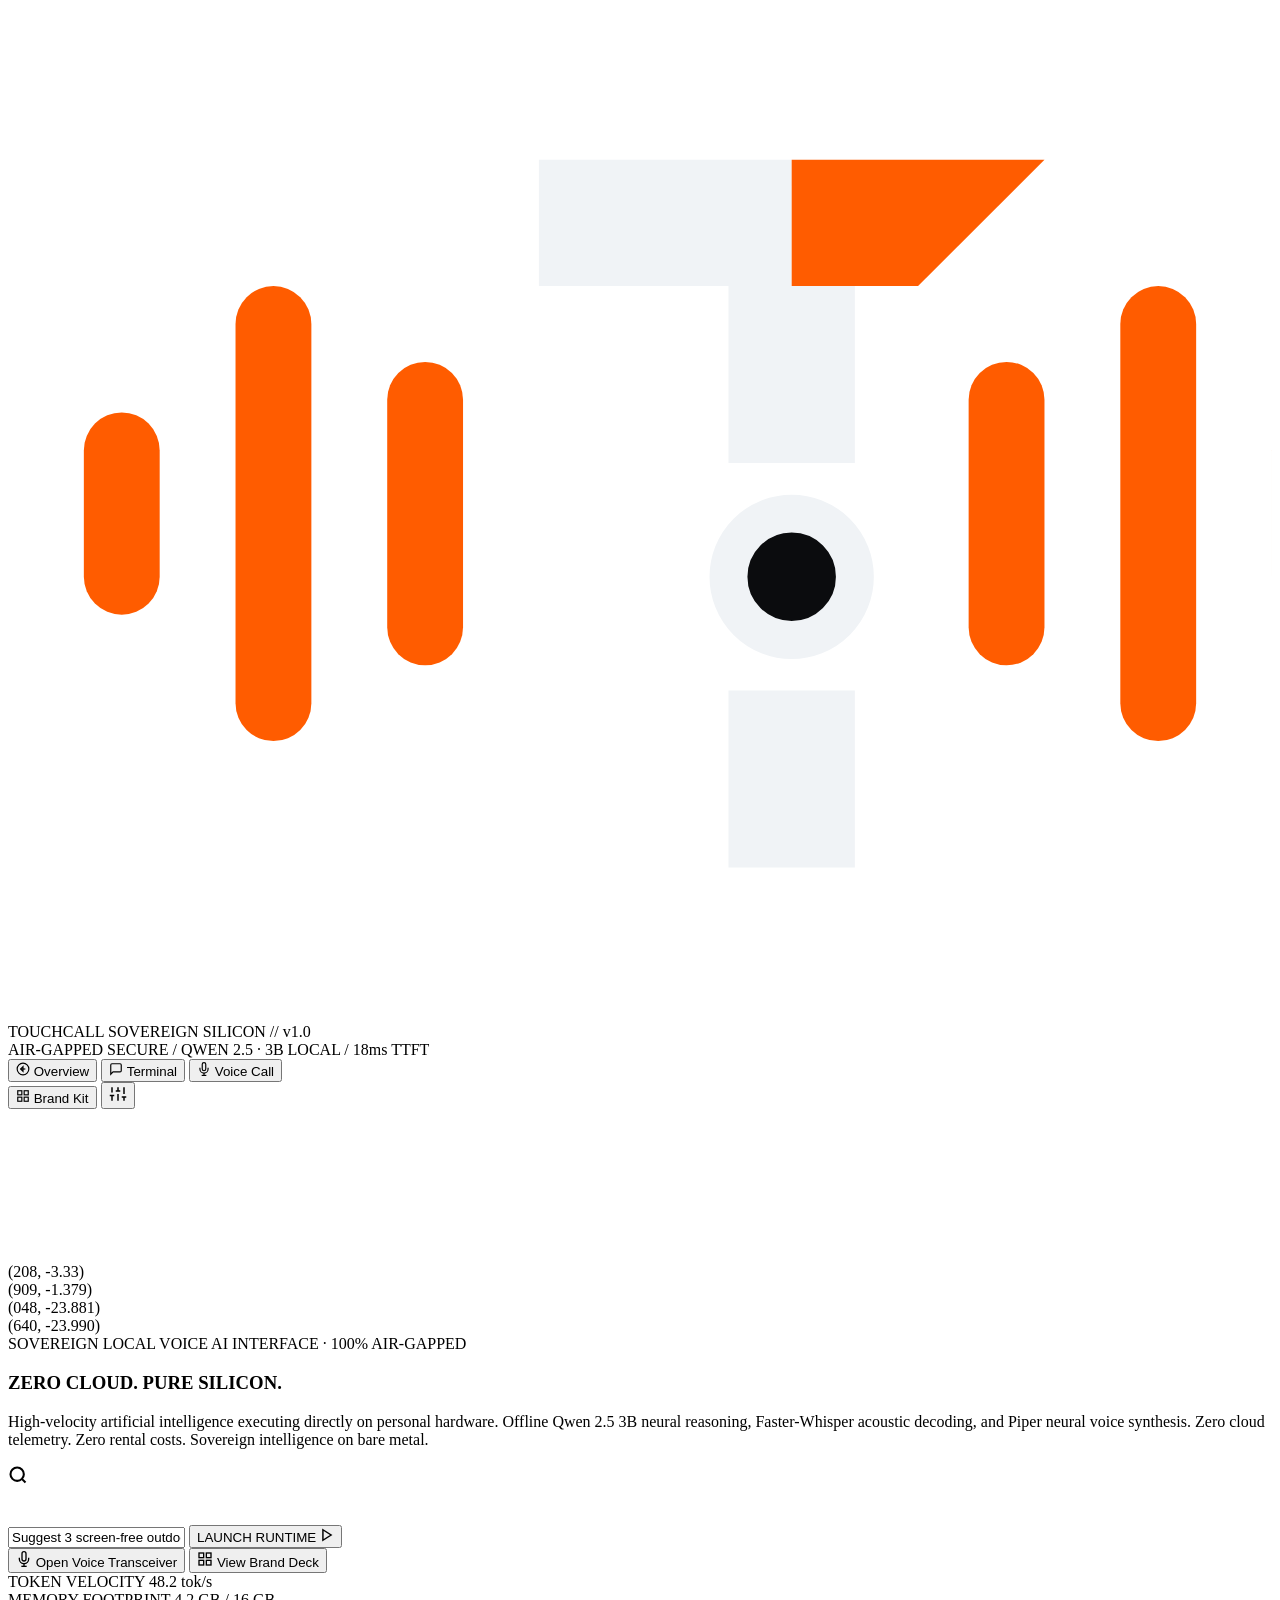
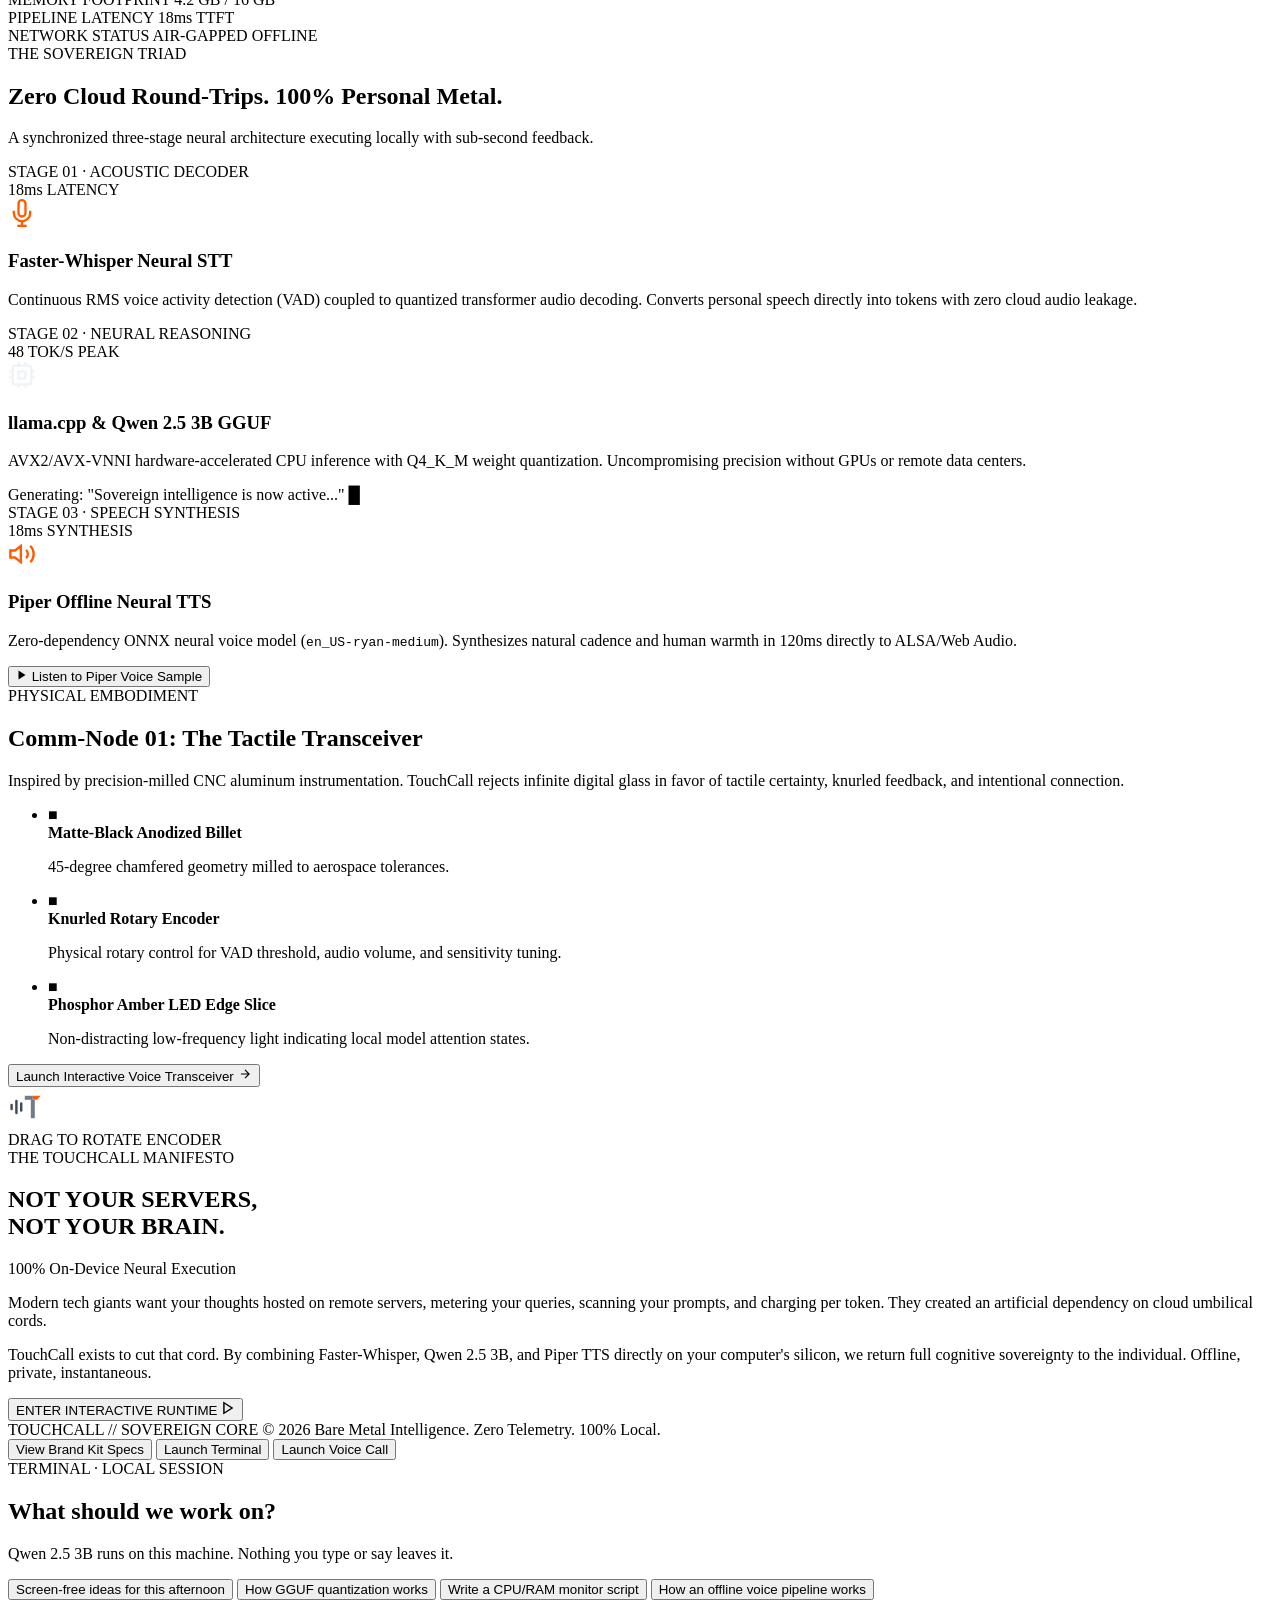
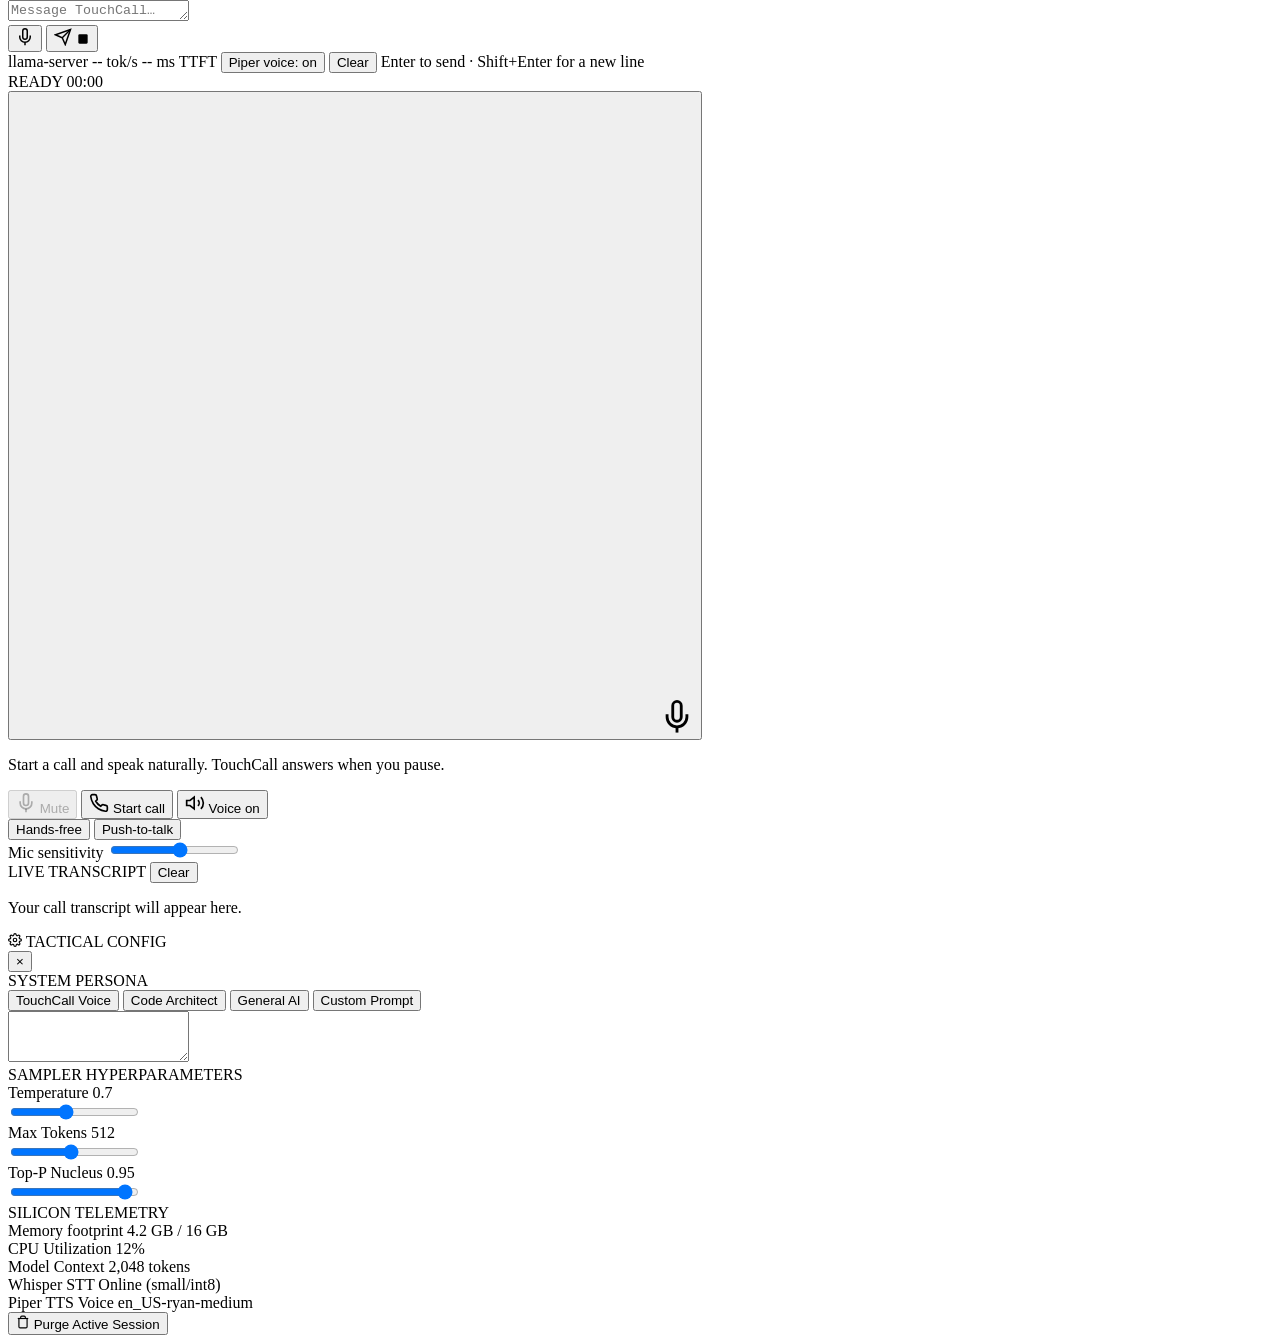
==== commit 0df04422: "feat: rebuild Terminal and Voice Call views, update docs Terminal: new chat layout with empty-state " ====
--- a/web/static/index.html
+++ b/web/static/index.html
@@ -389,176 +389,107 @@
           </div>
         </section>
 
-        <!-- ================= 1. CHAT TERMINAL VIEW ================= -->
+        <!-- ================= 1. TERMINAL (CHAT) VIEW ================= -->
         <section class="view-panel" id="chatView">
-          
-          <!-- Messages Scroll View -->
-          <div class="messages-stream" id="messagesContainer">
-            
-            <!-- Welcome Brand Hero Card -->
-            <div class="brand-hero-card" id="welcomeHero">
-              <div class="hero-chip">SOVEREIGN INTELLIGENCE</div>
-              <h1 class="hero-headline">ZERO CLOUD.<br>PURE SILICON.</h1>
-              <p class="hero-subtext">Direct hardware inference running on bare metal. Qwen 2.5 3B Instruct quantized to 4-bit, acoustic synthesis via Piper, and offline Whisper speech decoding.</p>
-              
-              <div class="quick-prompts-grid">
-                <button class="prompt-chip" data-prompt="What screen-free outdoor activities can I do for 2 hours today?">
-                  <span class="chip-dot"></span>
-                  <span>Screen-free outdoor suggestions</span>
+          <div class="term">
+            <div class="term-stream" id="messagesContainer" aria-live="polite">
+              <div class="term-empty" id="emptyState">
+                <span class="t-label"><span class="t-dot"></span>TERMINAL · LOCAL SESSION</span>
+                <h2 class="term-empty-title">What should we work on?</h2>
+                <p class="term-empty-sub">Qwen 2.5 3B runs on this machine. Nothing you type or say leaves it.</p>
+                <div class="term-chips">
+                  <button class="prompt-chip" data-prompt="What screen-free outdoor activities can I do for 2 hours today?">Screen-free ideas for this afternoon</button>
+                  <button class="prompt-chip" data-prompt="Explain how local GGUF quantization runs fast on modern CPU vector extensions.">How GGUF quantization works</button>
+                  <button class="prompt-chip" data-prompt="Write a concise Python script using psutil to monitor CPU and RAM usage.">Write a CPU/RAM monitor script</button>
+                  <button class="prompt-chip" data-prompt="Explain how an offline voice assistant pipeline works: speech-to-text, LLM, text-to-speech.">How an offline voice pipeline works</button>
+                </div>
+              </div>
+            </div>
+
+            <div class="term-composer">
+              <div class="composer-box">
+                <div class="composer-rec" id="voiceWavePreview" hidden>
+                  <canvas id="miniWaveCanvas" width="240" height="28"></canvas>
+                  <span>Listening · tap the mic to stop</span>
+                </div>
+                <textarea id="promptInput" rows="1" placeholder="Message TouchCall…" autocomplete="off" aria-label="Message TouchCall"></textarea>
+                <div class="composer-actions">
+                  <button class="c-btn" id="micBtn" title="Voice input (Whisper)" aria-label="Voice input">
+                    <svg width="18" height="18" viewBox="0 0 24 24" fill="none" stroke="currentColor" stroke-width="2"><path d="M12 1a3 3 0 0 0-3 3v8a3 3 0 0 0 6 0V4a3 3 0 0 0-3-3z"/><path d="M19 10v2a7 7 0 0 1-14 0v-2"/><line x1="12" y1="19" x2="12" y2="23"/></svg>
+                  </button>
+                  <button class="c-btn c-primary" id="sendBtn" title="Send (Enter)" aria-label="Send">
+                    <svg class="i-send" width="18" height="18" viewBox="0 0 24 24" fill="none" stroke="currentColor" stroke-width="2"><line x1="22" y1="2" x2="11" y2="13"/><polygon points="22 2 15 22 11 13 2 9 22 2"/></svg>
+                    <svg class="i-stop" width="14" height="14" viewBox="0 0 24 24" fill="currentColor"><rect x="4" y="4" width="16" height="16" rx="2"/></svg>
+                  </button>
+                </div>
+              </div>
+              <div class="composer-meta">
+                <span class="meta-chip"><span class="t-dot" id="llmDot"></span><span id="backendTag">llama-server</span></span>
+                <span class="meta-chip" id="tpsTag">-- tok/s</span>
+                <span class="meta-chip" id="latencyTag">-- ms TTFT</span>
+                <button class="meta-chip meta-toggle" id="chatTtsToggle" aria-pressed="true">Piper voice: on</button>
+                <button class="meta-chip meta-toggle" id="chatClearBtn">Clear</button>
+                <span class="meta-hint">Enter to send · Shift+Enter for a new line</span>
+              </div>
+            </div>
+          </div>
+        </section>
+
+        <!-- ================= 2. VOICE CALL VIEW ================= -->
+        <section class="view-panel" id="voiceView">
+          <div class="call">
+            <div class="call-stage">
+              <div class="call-status">
+                <span class="call-dot" id="callDot"></span>
+                <span id="callStateLabel">READY</span>
+                <span class="call-timer" id="callTimer">00:00</span>
+              </div>
+
+              <button class="call-orb" id="voiceCallOrbBtn" aria-label="Start call">
+                <canvas id="voiceCallCanvas" width="640" height="640"></canvas>
+                <span class="orb-core">
+                  <svg width="34" height="34" viewBox="0 0 24 24" fill="none" stroke="currentColor" stroke-width="2"><path d="M12 1a3 3 0 0 0-3 3v8a3 3 0 0 0 6 0V4a3 3 0 0 0-3-3z"/><path d="M19 10v2a7 7 0 0 1-14 0v-2"/><line x1="12" y1="19" x2="12" y2="23"/></svg>
+                </span>
+              </button>
+
+              <p class="call-hint" id="callHint">Start a call and speak naturally. TouchCall answers when you pause.</p>
+
+              <div class="call-controls">
+                <button class="call-ctl" id="callMuteBtn" aria-pressed="false" disabled>
+                  <svg width="20" height="20" viewBox="0 0 24 24" fill="none" stroke="currentColor" stroke-width="2"><path d="M12 1a3 3 0 0 0-3 3v8a3 3 0 0 0 6 0V4a3 3 0 0 0-3-3z"/><path d="M19 10v2a7 7 0 0 1-14 0v-2"/><line x1="12" y1="19" x2="12" y2="23"/></svg>
+                  <span>Mute</span>
                 </button>
-                <button class="prompt-chip" data-prompt="Explain how local GGUF quantization runs fast on modern CPU vector extensions.">
-                  <span class="chip-dot"></span>
-                  <span>How GGUF quantization works</span>
+                <button class="call-main" id="callStartBtn">
+                  <svg width="20" height="20" viewBox="0 0 24 24" fill="none" stroke="currentColor" stroke-width="2"><path d="M22 16.92v3a2 2 0 0 1-2.18 2 19.79 19.79 0 0 1-8.63-3.07 19.5 19.5 0 0 1-6-6 19.79 19.79 0 0 1-3.07-8.67A2 2 0 0 1 4.11 2h3a2 2 0 0 1 2 1.72c.13.96.36 1.9.7 2.81a2 2 0 0 1-.45 2.11L8.09 9.91a16 16 0 0 0 6 6l1.27-1.27a2 2 0 0 1 2.11-.45c.91.34 1.85.57 2.81.7A2 2 0 0 1 22 16.92z"/></svg>
+                  <span id="callStartLabel">Start call</span>
                 </button>
-                <button class="prompt-chip" data-prompt="Write a concise Python script using psutil to monitor CPU and RAM temperatures.">
-                  <span class="chip-dot"></span>
-                  <span>Write hardware monitoring script</span>
+                <button class="call-ctl" id="ttsVoiceToggleBtn" aria-pressed="true">
+                  <svg width="20" height="20" viewBox="0 0 24 24" fill="none" stroke="currentColor" stroke-width="2"><polygon points="11 5 6 9 2 9 2 15 6 15 11 19 11 5"/><path d="M19.07 4.93a10 10 0 0 1 0 14.14M15.54 8.46a5 5 0 0 1 0 7.07"/></svg>
+                  <span>Voice on</span>
                 </button>
-                <button class="prompt-chip" data-prompt="Draft a clean architecture diagram for offline AI voice pipelines.">
-                  <span class="chip-dot"></span>
-                  <span>Local AI pipeline architecture</span>
-                </button>
-              </div>
-            </div>
-
-          </div>
-
-          <!-- Input Dock Area -->
-          <div class="input-dock-container">
-            <!-- Active Model & Streaming Indicators -->
-            <div class="dock-telemetry-bar">
-              <div class="telemetry-tag">
-                <span class="tag-label">RUNTIME:</span>
-                <span class="tag-val" id="backendTag">llama.cpp AVX2</span>
-              </div>
-              <div class="telemetry-tag">
-                <span class="tag-label">VELOCITY:</span>
-                <span class="tag-val" id="tpsTag">-- tok/s</span>
-              </div>
-              <div class="telemetry-tag">
-                <span class="tag-label">LATENCY:</span>
-                <span class="tag-val" id="latencyTag">-- ms</span>
-              </div>
-              <div class="telemetry-tag ml-auto">
-                <span class="tag-label">SECURITY:</span>
-                <span class="tag-val text-accent">100% AIR-GAPPED</span>
-              </div>
-            </div>
-
-            <!-- Input Box Shell -->
-            <div class="prompt-input-wrapper">
-              <div class="voice-wave-preview" id="voiceWavePreview" style="display: none;">
-                <canvas id="miniWaveCanvas" width="200" height="28"></canvas>
-                <span class="recording-label">LISTENING... CLICK TO STOP</span>
-              </div>
-
-              <textarea 
-                id="promptInput" 
-                rows="1" 
-                placeholder="Ask TouchCall or press mic for voice input..." 
-                autocomplete="off"
-              ></textarea>
-
-              <div class="input-actions">
-                <!-- Microphone / Audio Record Button -->
-                <button class="dock-action-btn" id="micBtn" title="Hold/Click to Record Audio (Faster-Whisper)">
-                  <svg width="18" height="18" viewBox="0 0 24 24" fill="none" stroke="currentColor" stroke-width="2">
-                    <path d="M12 1a3 3 0 0 0-3 3v8a3 3 0 0 0 6 0V4a3 3 0 0 0-3-3z"/>
-                    <path d="M19 10v2a7 7 0 0 1-14 0v-2"/>
-                    <line x1="12" y1="19" x2="12" y2="23"/>
-                    <line x1="8" y1="23" x2="16" y2="23"/>
-                  </svg>
-                </button>
-
-                <!-- Send Button -->
-                <button class="dock-action-btn primary-btn" id="sendBtn" title="Submit (Enter)">
-                  <svg width="18" height="18" viewBox="0 0 24 24" fill="none" stroke="currentColor" stroke-width="2">
-                    <line x1="22" y1="2" x2="11" y2="13"/>
-                    <polygon points="22 2 15 22 11 13 2 9 22 2"/>
-                  </svg>
-                </button>
-              </div>
-            </div>
-
-            <div class="input-footer-hint">
-              <span>TouchCall Core · Return to send, Shift+Return for newline · Audio synthesized via Piper TTS</span>
-            </div>
-          </div>
-        </section>
-
-        <!-- ================= 2. TACTILE VOICE CALL VIEW (BRANDKIT PANEL 7) ================= -->
-        <section class="view-panel" id="voiceView">
-          <div class="tactile-hardware-stage">
-            
-            <!-- Hardware Token Frame (Derived from Brandkit Panel 7) -->
-            <div class="hardware-chassis">
-              
-              <!-- Hardware Header -->
-              <div class="chassis-header">
-                <div class="chassis-branding">
-                  <span class="chassis-title">TOUCHCALL // COMM-NODE 01</span>
-                  <span class="chassis-sub">TACTILE LOCAL TRANSCEIVER</span>
-                </div>
-                <div class="chassis-badge">
-                  <span class="led-indicator active"></span>
-                  <span id="callStateLabel">STANDBY</span>
-                </div>
-              </div>
-
-              <!-- Central Acoustic Waveform Display -->
-              <div class="chassis-display-window">
-                <div class="window-grid-lines"></div>
-                <canvas id="voiceCallCanvas" width="600" height="180"></canvas>
-                
-                <!-- Live Subtitles & Transcript -->
-                <div class="live-subtitle-box" id="voiceSubtitleBox">
-                  <p class="subtitle-text" id="voiceSubtitleText">TouchCall is ready. Tap the call disc below to initiate audio session.</p>
-                </div>
-              </div>
-
-              <!-- Lower Physical Controls & Knurled Rotary Dial -->
-              <div class="chassis-controls">
-                
-                <!-- Rotary Dial Simulation -->
-                <div class="rotary-control-group">
-                  <div class="knurled-rotary-dial" id="rotaryKnob">
-                    <div class="knob-marker"></div>
-                  </div>
-                  <span class="control-label">SENSITIVITY / VAD</span>
-                </div>
-
-                <!-- Central Primary Touch Call Action -->
-                <div class="call-action-center">
-                  <button class="call-trigger-orb" id="voiceCallOrbBtn">
-                    <div class="orb-pulse-rings"></div>
-                    <svg class="orb-icon" width="36" height="36" viewBox="0 0 24 24" fill="none" stroke="currentColor" stroke-width="2">
-                      <path d="M12 1a3 3 0 0 0-3 3v8a3 3 0 0 0 6 0V4a3 3 0 0 0-3-3z"/>
-                      <path d="M19 10v2a7 7 0 0 1-14 0v-2"/>
-                      <line x1="12" y1="19" x2="12" y2="23"/>
-                      <line x1="8" y1="23" x2="16" y2="23"/>
-                    </svg>
-                  </button>
-                  <span class="call-orb-caption" id="voiceCallCaption">TAP TO TRANSMIT</span>
-                </div>
-
-                <!-- Hardware Audio Mute / Speaker Toggle -->
-                <div class="rotary-control-group">
-                  <button class="mini-hardware-toggle" id="ttsVoiceToggleBtn" title="Toggle Voice Playback">
-                    <svg width="20" height="20" viewBox="0 0 24 24" fill="none" stroke="currentColor" stroke-width="2">
-                      <polygon points="11 5 6 9 2 9 2 15 6 15 11 19 11 5"></polygon>
-                      <path d="M19.07 4.93a10 10 0 0 1 0 14.14M15.54 8.46a5 5 0 0 1 0 7.07"></path>
-                    </svg>
-                  </button>
-                  <span class="control-label">PIPER AUDIO</span>
-                </div>
-
-              </div>
-
-              <!-- Amber LED Edge Strip -->
-              <div class="chassis-amber-led-slice"></div>
-
-            </div>
-
+              </div>
+
+              <div class="call-settings">
+                <div class="mode-seg" role="group" aria-label="Talk mode">
+                  <button class="mode-btn active" data-mode="handsfree">Hands-free</button>
+                  <button class="mode-btn" data-mode="ptt">Push-to-talk</button>
+                </div>
+                <label class="sens">
+                  <span>Mic sensitivity</span>
+                  <input type="range" id="vadSensitivity" min="1" max="10" step="1" value="6">
+                </label>
+              </div>
+            </div>
+
+            <aside class="call-log" aria-label="Live transcript">
+              <div class="log-head">
+                <span class="t-label">LIVE TRANSCRIPT</span>
+                <button class="meta-chip meta-toggle" id="callLogClear">Clear</button>
+              </div>
+              <div class="log-list" id="callTranscript">
+                <p class="log-empty">Your call transcript will appear here.</p>
+              </div>
+            </aside>
           </div>
         </section>
 
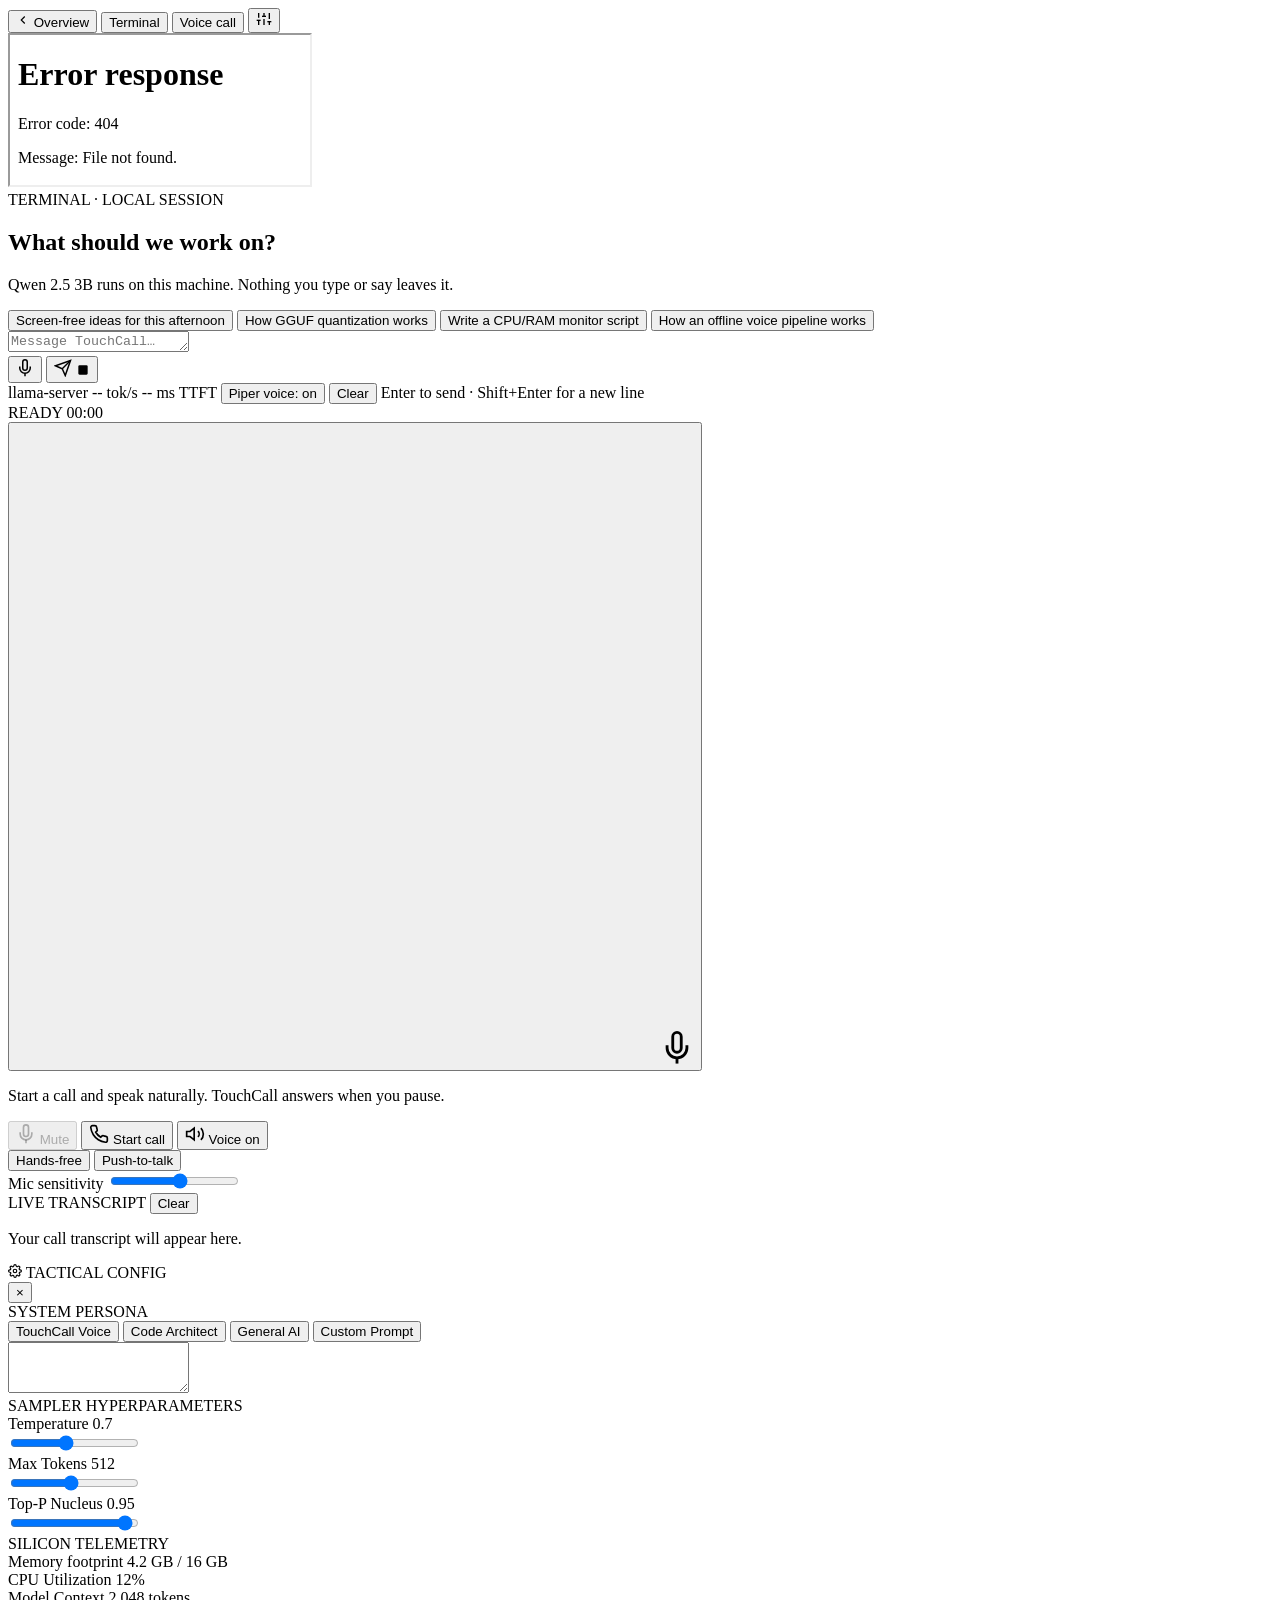
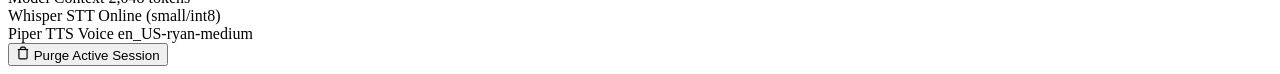
==== commit 857f5598: "feat: add landing page layout and asset images" ====
--- a/web/static/index.html
+++ b/web/static/index.html
@@ -9,385 +9,37 @@
   <link href="https://fonts.googleapis.com/css2?family=JetBrains+Mono:ital,wght@0,300;0,400;0,500;0,700;1,400&family=Space+Grotesk:wght@300;400;500;600;700&display=swap" rel="stylesheet">
   <link rel="stylesheet" href="/static/style.css" />
 </head>
-<body class="theme-carbon">
+<body class="theme-carbon" data-view="landing">
   <!-- Subtle CAD Grid Overlay -->
   <div class="cad-grid-layer" aria-hidden="true"></div>
 
   <!-- Main App Shell -->
   <div class="app-layout">
     
-    <!-- TOP NAVIGATION BAR -->
-    <header class="app-header">
-      <div class="header-left">
-        <!-- TouchCall Brand Glyph from Brand Kit -->
-        <div class="brand-emblem" id="brandLogoBtn" title="Return to Landing Page">
-          <svg class="touchcall-svg-logo" viewBox="0 0 100 80" fill="none" xmlns="http://www.w3.org/2000/svg">
-            <!-- Left Equalizer / Acoustic Waveform Bars (Neural Amber) -->
-            <rect x="6" y="32" width="6" height="16" rx="3" fill="#FF5C00" />
-            <rect x="18" y="22" width="6" height="36" rx="3" fill="#FF5C00" />
-            <rect x="30" y="28" width="6" height="24" rx="3" fill="#FF5C00" />
-            
-            <!-- Central Monolithic "T" Glyph -->
-            <!-- Top Bar Left (Optical White) -->
-            <path d="M42 12 H62 V22 H42 Z" fill="#F0F3F6" />
-            <!-- Top Bar Right with 45° Chamfer Cut (Neural Amber) -->
-            <path d="M62 12 H82 L72 22 H62 Z" fill="#FF5C00" />
-            <!-- Vertical Column with Circuit Node (Optical White) -->
-            <path d="M57 22 H67 V36 H57 Z" fill="#F0F3F6" />
-            <circle cx="62" cy="45" r="5" fill="#0B0C0E" stroke="#F0F3F6" stroke-width="3" />
-            <path d="M57 54 H67 V68 H57 Z" fill="#F0F3F6" />
-
-            <!-- Right Equalizer / Acoustic Waveform Bars (Neural Amber) -->
-            <rect x="76" y="28" width="6" height="24" rx="3" fill="#FF5C00" />
-            <rect x="88" y="22" width="6" height="36" rx="3" fill="#FF5C00" />
-            <rect x="100" y="32" width="6" height="16" rx="3" fill="#FF5C00" />
-          </svg>
-          <div class="brand-text-block">
-            <span class="brand-name">TOUCHCALL</span>
-            <span class="brand-sub">SOVEREIGN SILICON // v1.0</span>
-          </div>
-        </div>
-      </div>
-
-      <div class="header-center">
-        <!-- Live System Telemetry Badges (from Brand Kit) -->
-        <div class="telemetry-pill">
-          <span class="status-dot pulsing"></span>
-          <span class="pill-label">AIR-GAPPED SECURE</span>
-          <span class="pill-divider">/</span>
-          <span class="pill-val" id="modelPill">QWEN 2.5 · 3B LOCAL</span>
-          <span class="pill-divider">/</span>
-          <span class="pill-metric" id="ttftPill">18ms TTFT</span>
-        </div>
-      </div>
-
-      <div class="header-right">
-        <!-- View Mode Switcher -->
-        <div class="mode-segmented-ctrl">
-          <button class="seg-btn active" id="tabLandingBtn" title="Landing Page Experience">
-            <svg width="14" height="14" viewBox="0 0 24 24" fill="none" stroke="currentColor" stroke-width="2"><circle cx="12" cy="12" r="10"/><polygon points="12 8 8 12 12 16 12 8"/><line x1="16" y1="12" x2="8" y2="12"/></svg>
-            <span>Overview</span>
-          </button>
-          <button class="seg-btn" id="tabChatBtn" title="Interactive LLM Terminal">
-            <svg width="14" height="14" viewBox="0 0 24 24" fill="none" stroke="currentColor" stroke-width="2"><path d="M21 15a2 2 0 0 1-2 2H7l-4 4V5a2 2 0 0 1 2-2h14a2 2 0 0 1 2 2z"/></svg>
-            <span>Terminal</span>
-          </button>
-          <button class="seg-btn" id="tabVoiceBtn" title="Tactile Voice Call Transceiver">
-            <svg width="14" height="14" viewBox="0 0 24 24" fill="none" stroke="currentColor" stroke-width="2"><path d="M12 1a3 3 0 0 0-3 3v8a3 3 0 0 0 6 0V4a3 3 0 0 0-3-3z"/><path d="M19 10v2a7 7 0 0 1-14 0v-2"/><line x1="12" y1="19" x2="12" y2="23"/><line x1="8" y1="23" x2="16" y2="23"/></svg>
-            <span>Voice Call</span>
-          </button>
-        </div>
-
-        <!-- Brand Identity Deck Button -->
-        <button class="icon-text-btn brand-btn" id="openBrandModalBtn">
-          <svg width="14" height="14" viewBox="0 0 24 24" fill="none" stroke="currentColor" stroke-width="2"><rect x="3" y="3" width="7" height="7"/><rect x="14" y="3" width="7" height="7"/><rect x="14" y="14" width="7" height="7"/><rect x="3" y="14" width="7" height="7"/></svg>
-          <span>Brand Kit</span>
-        </button>
-
-        <!-- Sidebar / Settings Toggle -->
-        <button class="icon-btn" id="toggleSidebarBtn" title="Inference Controls & Telemetry">
-          <svg width="18" height="18" viewBox="0 0 24 24" fill="none" stroke="currentColor" stroke-width="2"><line x1="4" y1="21" x2="4" y2="14"/><line x1="4" y1="10" x2="4" y2="3"/><line x1="12" y1="21" x2="12" y2="12"/><line x1="12" y1="8" x2="12" y2="3"/><line x1="20" y1="21" x2="20" y2="16"/><line x1="20" y1="12" x2="20" y2="3"/><line x1="1" y1="14" x2="7" y2="14"/><line x1="9" y1="8" x2="15" y2="8"/><line x1="17" y1="16" x2="23" y2="16"/></svg>
-        </button>
-      </div>
-    </header>
 
     <!-- WORKSPACE BODY -->
     <div class="workspace-container">
       
       <!-- MAIN INTERACTIVE CONTENT AREA -->
       <main class="main-content">
+        <!-- Corner navigation for Terminal / Voice Call (hidden on the Overview) -->
+        <nav class="fnav" aria-label="App navigation">
+          <button class="fnav-btn" id="tabLandingBtn" title="Back to Overview">
+            <svg width="14" height="14" viewBox="0 0 24 24" fill="none" stroke="currentColor" stroke-width="2"><polyline points="15 18 9 12 15 6"/></svg>
+            <span>Overview</span>
+          </button>
+          <button class="fnav-btn" id="tabChatBtn">Terminal</button>
+          <button class="fnav-btn" id="tabVoiceBtn">Voice call</button>
+          <button class="fnav-btn fnav-icon" id="toggleSidebarBtn" title="Settings" aria-label="Settings">
+            <svg width="16" height="16" viewBox="0 0 24 24" fill="none" stroke="currentColor" stroke-width="2"><line x1="4" y1="21" x2="4" y2="14"/><line x1="4" y1="10" x2="4" y2="3"/><line x1="12" y1="21" x2="12" y2="12"/><line x1="12" y1="8" x2="12" y2="3"/><line x1="20" y1="21" x2="20" y2="16"/><line x1="20" y1="12" x2="20" y2="3"/><line x1="1" y1="14" x2="7" y2="14"/><line x1="9" y1="8" x2="15" y2="8"/><line x1="17" y1="16" x2="23" y2="16"/></svg>
+          </button>
+        </nav>
         
-        <!-- ================= 0. ANIMATED LANDING PAGE VIEW ================= -->
+        <!-- ================= 0. OVERVIEW VIEW (Stitch landing page) ================= -->
         <section class="view-panel active" id="landingView">
-          <div class="landing-scroll-viewport">
-            
-            <!-- HERO SECTION -->
-            <section class="landing-hero-section">
-              <!-- Animated Ambient Canvas -->
-              <canvas id="ambientHeroCanvas" class="hero-ambient-canvas"></canvas>
-
-              <!-- CAD Alignment Marks from Launch Board -->
-              <div class="cad-coord cad-top-left">(208, -3.33)</div>
-              <div class="cad-coord cad-top-right">(909, -1.379)</div>
-              <div class="cad-coord cad-bottom-left">(048, -23.881)</div>
-              <div class="cad-coord cad-bottom-right">(640, -23.990)</div>
-
-              <div class="landing-hero-content">
-                <div class="hero-badge-pill">
-                  <span class="pulsing-amber-ring"></span>
-                  <span>SOVEREIGN LOCAL VOICE AI INTERFACE</span>
-                  <span class="badge-separator">·</span>
-                  <span class="badge-glow">100% AIR-GAPPED</span>
-                </div>
-
-                <h1 class="landing-hero-headline">
-                  <span class="headline-row reveal-animate">ZERO CLOUD.</span>
-                  <span class="headline-row reveal-animate delay-1 accent-text">PURE SILICON.</span>
-                </h1>
-
-                <p class="landing-hero-description reveal-animate delay-2">
-                  High-velocity artificial intelligence executing directly on personal hardware. 
-                  Offline Qwen 2.5 3B neural reasoning, Faster-Whisper acoustic decoding, and Piper neural voice synthesis. 
-                  Zero cloud telemetry. Zero rental costs. Sovereign intelligence on bare metal.
-                </p>
-
-                <!-- Floating Tactile Prompt Dock (Exact from Launch Board Panel 1) -->
-                <div class="tactile-launch-dock reveal-animate delay-3">
-                  <div class="dock-search-icon">
-                    <svg width="20" height="20" viewBox="0 0 24 24" fill="none" stroke="currentColor" stroke-width="2.5"><circle cx="11" cy="11" r="8"/><line x1="21" y1="21" x2="16.65" y2="16.65"/></svg>
-                  </div>
-                  
-                  <div class="dock-waveform-container" title="Interactive Acoustic Equalizer">
-                    <canvas id="heroDockWaveCanvas" width="280" height="32"></canvas>
-                  </div>
-
-                  <input 
-                    type="text" 
-                    id="heroDirectPromptInput" 
-                    class="dock-input" 
-                    placeholder="Enter command or select quick prompt below..." 
-                    value="Suggest 3 screen-free outdoor habits for today"
-                  />
-
-                  <button class="dock-launch-btn" id="heroLaunchBtn">
-                    <span>LAUNCH RUNTIME</span>
-                    <svg width="14" height="14" viewBox="0 0 24 24" fill="none" stroke="currentColor" stroke-width="2.5"><polygon points="5 3 19 12 5 21 5 3"/></svg>
-                  </button>
-                </div>
-
-                <!-- Secondary Quick CTAs -->
-                <div class="hero-actions-row reveal-animate delay-4">
-                  <button class="hero-cta-outline" id="heroOpenVoiceBtn">
-                    <svg width="16" height="16" viewBox="0 0 24 24" fill="none" stroke="currentColor" stroke-width="2"><path d="M12 1a3 3 0 0 0-3 3v8a3 3 0 0 0 6 0V4a3 3 0 0 0-3-3z"/><path d="M19 10v2a7 7 0 0 1-14 0v-2"/><line x1="12" y1="19" x2="12" y2="23"/><line x1="8" y1="23" x2="16" y2="23"/></svg>
-                    <span>Open Voice Transceiver</span>
-                  </button>
-                  <button class="hero-cta-ghost" id="heroOpenBrandBtn">
-                    <svg width="16" height="16" viewBox="0 0 24 24" fill="none" stroke="currentColor" stroke-width="2"><rect x="3" y="3" width="7" height="7"/><rect x="14" y="3" width="7" height="7"/><rect x="14" y="14" width="7" height="7"/><rect x="3" y="14" width="7" height="7"/></svg>
-                    <span>View Brand Deck</span>
-                  </button>
-                </div>
-
-                <!-- Real-Time Telemetry Ticker (Direct API Ping) -->
-                <div class="hero-telemetry-hud reveal-animate delay-4">
-                  <div class="hud-item">
-                    <span class="hud-lbl">TOKEN VELOCITY</span>
-                    <span class="hud-val highlight">48.2 tok/s</span>
-                  </div>
-                  <div class="hud-sep"></div>
-                  <div class="hud-item">
-                    <span class="hud-lbl">MEMORY FOOTPRINT</span>
-                    <span class="hud-val" id="hudRam">4.2 GB / 16 GB</span>
-                  </div>
-                  <div class="hud-sep"></div>
-                  <div class="hud-item">
-                    <span class="hud-lbl">PIPELINE LATENCY</span>
-                    <span class="hud-val highlight">18ms TTFT</span>
-                  </div>
-                  <div class="hud-sep"></div>
-                  <div class="hud-item">
-                    <span class="hud-lbl">NETWORK STATUS</span>
-                    <span class="hud-val text-green">AIR-GAPPED OFFLINE</span>
-                  </div>
-                </div>
-
-              </div>
-            </section>
-
-            <!-- INTERACTIVE PIPELINE & BENTO MATRIX (Panel 2 from Launch Board) -->
-            <section class="landing-bento-section">
-              <div class="section-container">
-                <div class="section-header-block">
-                  <span class="section-tag">THE SOVEREIGN TRIAD</span>
-                  <h2 class="section-title">Zero Cloud Round-Trips. 100% Personal Metal.</h2>
-                  <p class="section-sub">A synchronized three-stage neural architecture executing locally with sub-second feedback.</p>
-                </div>
-
-                <div class="bento-grid">
-                  <!-- Card 1: Whisper STT -->
-                  <div class="bento-card bento-wide">
-                    <div class="bento-card-header">
-                      <div class="bento-pill">STAGE 01 · ACOUSTIC DECODER</div>
-                      <span class="latency-chip">18ms LATENCY</span>
-                    </div>
-                    <div class="bento-content">
-                      <div class="pipeline-node-icon">
-                        <svg width="28" height="28" viewBox="0 0 24 24" fill="none" stroke="#FF5C00" stroke-width="2"><path d="M12 1a3 3 0 0 0-3 3v8a3 3 0 0 0 6 0V4a3 3 0 0 0-3-3z"/><path d="M19 10v2a7 7 0 0 1-14 0v-2"/><line x1="12" y1="19" x2="12" y2="23"/><line x1="8" y1="23" x2="16" y2="23"/></svg>
-                      </div>
-                      <h3>Faster-Whisper Neural STT</h3>
-                      <p>Continuous RMS voice activity detection (VAD) coupled to quantized transformer audio decoding. Converts personal speech directly into tokens with zero cloud audio leakage.</p>
-                      
-                      <!-- Mini Live Visualizer -->
-                      <div class="mini-spectrogram-bar">
-                        <span class="spec-bar s1"></span><span class="spec-bar s2"></span><span class="spec-bar s3"></span>
-                        <span class="spec-bar s4"></span><span class="spec-bar s5"></span><span class="spec-bar s6"></span>
-                        <span class="spec-bar s7"></span><span class="spec-bar s8"></span><span class="spec-bar s9"></span>
-                      </div>
-                    </div>
-                  </div>
-
-                  <!-- Card 2: Qwen 2.5 3B Local -->
-                  <div class="bento-card bento-wide">
-                    <div class="bento-card-header">
-                      <div class="bento-pill">STAGE 02 · NEURAL REASONING</div>
-                      <span class="latency-chip">48 TOK/S PEAK</span>
-                    </div>
-                    <div class="bento-content">
-                      <div class="pipeline-node-icon">
-                        <svg width="28" height="28" viewBox="0 0 24 24" fill="none" stroke="#F0F3F6" stroke-width="2"><rect x="4" y="4" width="16" height="16" rx="2"/><rect x="9" y="9" width="6" height="6"/><line x1="9" y1="1" x2="9" y2="4"/><line x1="15" y1="1" x2="15" y2="4"/><line x1="9" y1="20" x2="9" y2="23"/><line x1="15" y1="20" x2="15" y2="23"/><line x1="20" y1="9" x2="23" y2="9"/><line x1="20" y1="14" x2="23" y2="14"/><line x1="1" y1="9" x2="4" y2="9"/><line x1="1" y1="14" x2="4" y2="14"/></svg>
-                      </div>
-                      <h3>llama.cpp & Qwen 2.5 3B GGUF</h3>
-                      <p>AVX2/AVX-VNNI hardware-accelerated CPU inference with Q4_K_M weight quantization. Uncompromising precision without GPUs or remote data centers.</p>
-                      
-                      <div class="token-streaming-preview">
-                        <span class="token-pulse">Generating: "Sovereign intelligence is now active..."</span>
-                        <span class="blinking-cursor">█</span>
-                      </div>
-                    </div>
-                  </div>
-
-                  <!-- Card 3: Piper Neural TTS -->
-                  <div class="bento-card bento-wide">
-                    <div class="bento-card-header">
-                      <div class="bento-pill">STAGE 03 · SPEECH SYNTHESIS</div>
-                      <span class="latency-chip">18ms SYNTHESIS</span>
-                    </div>
-                    <div class="bento-content">
-                      <div class="pipeline-node-icon">
-                        <svg width="28" height="28" viewBox="0 0 24 24" fill="none" stroke="#FF5C00" stroke-width="2"><polygon points="11 5 6 9 2 9 2 15 6 15 11 19 11 5"/><path d="M19.07 4.93a10 10 0 0 1 0 14.14M15.54 8.46a5 5 0 0 1 0 7.07"/></svg>
-                      </div>
-                      <h3>Piper Offline Neural TTS</h3>
-                      <p>Zero-dependency ONNX neural voice model (<code>en_US-ryan-medium</code>). Synthesizes natural cadence and human warmth in 120ms directly to ALSA/Web Audio.</p>
-                      
-                      <button class="test-speech-inline-btn" id="landingTestPiperBtn">
-                        <svg width="12" height="12" viewBox="0 0 24 24" fill="currentColor"><polygon points="5 3 19 12 5 21 5 3"/></svg>
-                        <span>Listen to Piper Voice Sample</span>
-                      </button>
-                    </div>
-                  </div>
-                </div>
-              </div>
-            </section>
-
-            <!-- HARDWARE SHOWCASE SECTION (Panel 3 & 7 from Brand Kit) -->
-            <section class="landing-hardware-section">
-              <div class="section-container">
-                <div class="hardware-showcase-grid">
-                  
-                  <div class="hardware-text-column">
-                    <span class="section-tag">PHYSICAL EMBODIMENT</span>
-                    <h2 class="section-title">Comm-Node 01: The Tactile Transceiver</h2>
-                    <p class="section-sub">Inspired by precision-milled CNC aluminum instrumentation. TouchCall rejects infinite digital glass in favor of tactile certainty, knurled feedback, and intentional connection.</p>
-                    
-                    <ul class="hardware-spec-bullets">
-                      <li>
-                        <span class="spec-bullet-icon">■</span>
-                        <div>
-                          <strong>Matte-Black Anodized Billet</strong>
-                          <p>45-degree chamfered geometry milled to aerospace tolerances.</p>
-                        </div>
-                      </li>
-                      <li>
-                        <span class="spec-bullet-icon">■</span>
-                        <div>
-                          <strong>Knurled Rotary Encoder</strong>
-                          <p>Physical rotary control for VAD threshold, audio volume, and sensitivity tuning.</p>
-                        </div>
-                      </li>
-                      <li>
-                        <span class="spec-bullet-icon">■</span>
-                        <div>
-                          <strong>Phosphor Amber LED Edge Slice</strong>
-                          <p>Non-distracting low-frequency light indicating local model attention states.</p>
-                        </div>
-                      </li>
-                    </ul>
-
-                    <button class="hero-cta-outline mt-4" id="landingLaunchCallBtn">
-                      <span>Launch Interactive Voice Transceiver</span>
-                      <svg width="14" height="14" viewBox="0 0 24 24" fill="none" stroke="currentColor" stroke-width="2"><path d="M5 12h14M12 5l7 7-7 7"/></svg>
-                    </button>
-                  </div>
-
-                  <div class="hardware-interactive-column">
-                    <div class="interactive-token-chassis">
-                      <div class="token-metal-surface">
-                        <!-- Embossed Logo Mark -->
-                        <div class="token-embossed-mark">
-                          <svg width="40" height="40" viewBox="0 0 100 80" fill="none">
-                            <rect x="6" y="32" width="6" height="16" rx="3" fill="#404756" />
-                            <rect x="18" y="22" width="6" height="36" rx="3" fill="#404756" />
-                            <rect x="30" y="28" width="6" height="24" rx="3" fill="#404756" />
-                            <path d="M42 12 H62 V22 H42 Z" fill="#717B90" />
-                            <path d="M62 12 H82 L72 22 H62 Z" fill="#FF5C00" />
-                            <path d="M57 22 H67 V68 H57 Z" fill="#717B90" />
-                          </svg>
-                        </div>
-
-                        <!-- 3D Knurled Rotary Wheel -->
-                        <div class="knurled-rotary-assembly">
-                          <div class="knurled-wheel" id="landingKnobWheel">
-                            <div class="wheel-marker"></div>
-                          </div>
-                          <span class="knob-sub-label">DRAG TO ROTATE ENCODER</span>
-                        </div>
-
-                        <!-- Glowing Amber Slice -->
-                        <div class="amber-led-slice-glow"></div>
-                      </div>
-                    </div>
-                  </div>
-
-                </div>
-              </div>
-            </section>
-
-            <!-- TYPOGRAPHIC MANIFESTO SECTION (Panel 5 from Launch Board) -->
-            <section class="landing-manifesto-section">
-              <div class="section-container">
-                <div class="manifesto-card">
-                  <span class="manifesto-pill">THE TOUCHCALL MANIFESTO</span>
-                  <h2 class="manifesto-giant-text">
-                    NOT YOUR SERVERS,<br>
-                    NOT YOUR BRAIN.
-                  </h2>
-                  <div class="manifesto-tagline">100% On-Device Neural Execution</div>
-                  
-                  <div class="manifesto-copy-grid">
-                    <p>
-                      Modern tech giants want your thoughts hosted on remote servers, metering your queries, scanning your prompts, and charging per token. They created an artificial dependency on cloud umbilical cords.
-                    </p>
-                    <p>
-                      TouchCall exists to cut that cord. By combining Faster-Whisper, Qwen 2.5 3B, and Piper TTS directly on your computer's silicon, we return full cognitive sovereignty to the individual. Offline, private, instantaneous.
-                    </p>
-                  </div>
-
-                  <div class="manifesto-cta-strip">
-                    <button class="primary-dock-btn" id="manifestoTerminalBtn">
-                      <span>ENTER INTERACTIVE RUNTIME</span>
-                      <svg width="14" height="14" viewBox="0 0 24 24" fill="none" stroke="currentColor" stroke-width="2.5"><polygon points="5 3 19 12 5 21 5 3"/></svg>
-                    </button>
-                  </div>
-                </div>
-              </div>
-            </section>
-
-            <!-- FOOTER -->
-            <footer class="landing-footer">
-              <div class="section-container footer-content-row">
-                <div class="footer-left">
-                  <span class="footer-logo">TOUCHCALL // SOVEREIGN CORE</span>
-                  <span class="footer-copy">© 2026 Bare Metal Intelligence. Zero Telemetry. 100% Local.</span>
-                </div>
-                <div class="footer-right">
-                  <button class="footer-link-btn" id="footerBrandKitBtn">View Brand Kit Specs</button>
-                  <button class="footer-link-btn" id="footerTerminalBtn">Launch Terminal</button>
-                  <button class="footer-link-btn" id="footerVoiceBtn">Launch Voice Call</button>
-                </div>
-              </div>
-            </footer>
-
-          </div>
+          <iframe class="landing-frame" src="/static/landing.html" title="TouchCall overview"></iframe>
         </section>
+
 
         <!-- ================= 1. TERMINAL (CHAT) VIEW ================= -->
         <section class="view-panel" id="chatView">
@@ -597,104 +249,6 @@
     </div>
   </div>
 
-  <!-- ================= BRAND IDENTITY DECK MODAL ================= -->
-  <div class="modal-backdrop" id="brandModal" style="display: none;">
-    <div class="modal-card">
-      <div class="modal-header">
-        <div class="modal-brand-tag">
-          <span class="tag-accent">TOUCHCALL</span>
-          <span class="tag-divider">/</span>
-          <span>IDENTITY SYSTEM & BRAND KIT SPEC</span>
-        </div>
-        
-        <div class="modal-deck-switcher">
-          <button class="deck-btn active" id="btnShowLaunchBoard">Landing Launch Deck (2×3)</button>
-          <button class="deck-btn" id="btnShow3x3Board">Identity Guidelines (3×3)</button>
-        </div>
-
-        <button class="modal-close-btn" id="closeBrandModalBtn">&times;</button>
-      </div>
-
-      <div class="modal-body-scrollable">
-        
-        <!-- Hero Presentation Board Image -->
-        <div class="brand-image-wrapper">
-          <img 
-            id="brandBoardImg" 
-            src="/static/assets/touchcall_launch_board.jpg" 
-            alt="TouchCall Brand Presentation Board" 
-            class="brand-board-img" 
-          />
-          <div class="image-caption-bar" id="brandCaptionBar">
-            <span>TOUCHCALL 2×3 CAMPAIGN LAUNCH DECK · SWISS CAD SPECIFICATION · CARBON VOID CANVAS</span>
-          </div>
-        </div>
-
-        <!-- 5-Step Color Palette Tokens (Clickable) -->
-        <div class="brand-spec-section">
-          <h3 class="spec-title">CALIBRATED COLOR SYSTEM</h3>
-          <div class="color-palette-cards">
-            <div class="swatch-card" data-copy="#0B0C0E">
-              <div class="swatch-color" style="background: #0B0C0E; border: 1px solid #272A35;"></div>
-              <div class="swatch-info">
-                <span class="swatch-name">Carbon Void</span>
-                <span class="swatch-hex">#0B0C0E</span>
-              </div>
-            </div>
-
-            <div class="swatch-card" data-copy="#181920">
-              <div class="swatch-color" style="background: #181920; border: 1px solid #272A35;"></div>
-              <div class="swatch-info">
-                <span class="swatch-name">Titanium Surface</span>
-                <span class="swatch-hex">#181920</span>
-              </div>
-            </div>
-
-            <div class="swatch-card" data-copy="#FF5C00">
-              <div class="swatch-color" style="background: #FF5C00;"></div>
-              <div class="swatch-info">
-                <span class="swatch-name">Neural Amber</span>
-                <span class="swatch-hex">#FF5C00</span>
-              </div>
-            </div>
-
-            <div class="swatch-card" data-copy="#8B949E">
-              <div class="swatch-color" style="background: #8B949E;"></div>
-              <div class="swatch-info">
-                <span class="swatch-name">Slate Mono</span>
-                <span class="swatch-hex">#8B949E</span>
-              </div>
-            </div>
-
-            <div class="swatch-card" data-copy="#F0F3F6">
-              <div class="swatch-color" style="background: #F0F3F6;"></div>
-              <div class="swatch-info">
-                <span class="swatch-name">Optical White</span>
-                <span class="swatch-hex">#F0F3F6</span>
-              </div>
-            </div>
-          </div>
-        </div>
-
-        <!-- Core Brand Logic & Rationale -->
-        <div class="brand-spec-section">
-          <h3 class="spec-title">CORE BRAND METAPHOR & LOGO CONSTRUCTION</h3>
-          <div class="spec-grid-2col">
-            <div class="spec-card">
-              <h4>The Sovereign Node</h4>
-              <p>TouchCall stands against cloud surveillance and rent-seeking APIs. The emblem fuses the geometric letter <strong>T</strong> with a symmetric acoustic equalizer and an internal circuit node, expressing direct voice interaction on personal silicon.</p>
-            </div>
-            <div class="spec-card">
-              <h4>Tactile Hardware Token</h4>
-              <p>Inspired by precision-milled CNC aluminum instruments, knurled dials, and physical telecommunication transceivers. The design language values silence, tactile confidence, and extreme functional efficiency.</p>
-            </div>
-          </div>
-        </div>
-
-      </div>
-    </div>
-  </div>
-
   <!-- Audio Element for Piper TTS Playback -->
   <audio id="piperAudioPlayer" style="display: none;"></audio>
 
